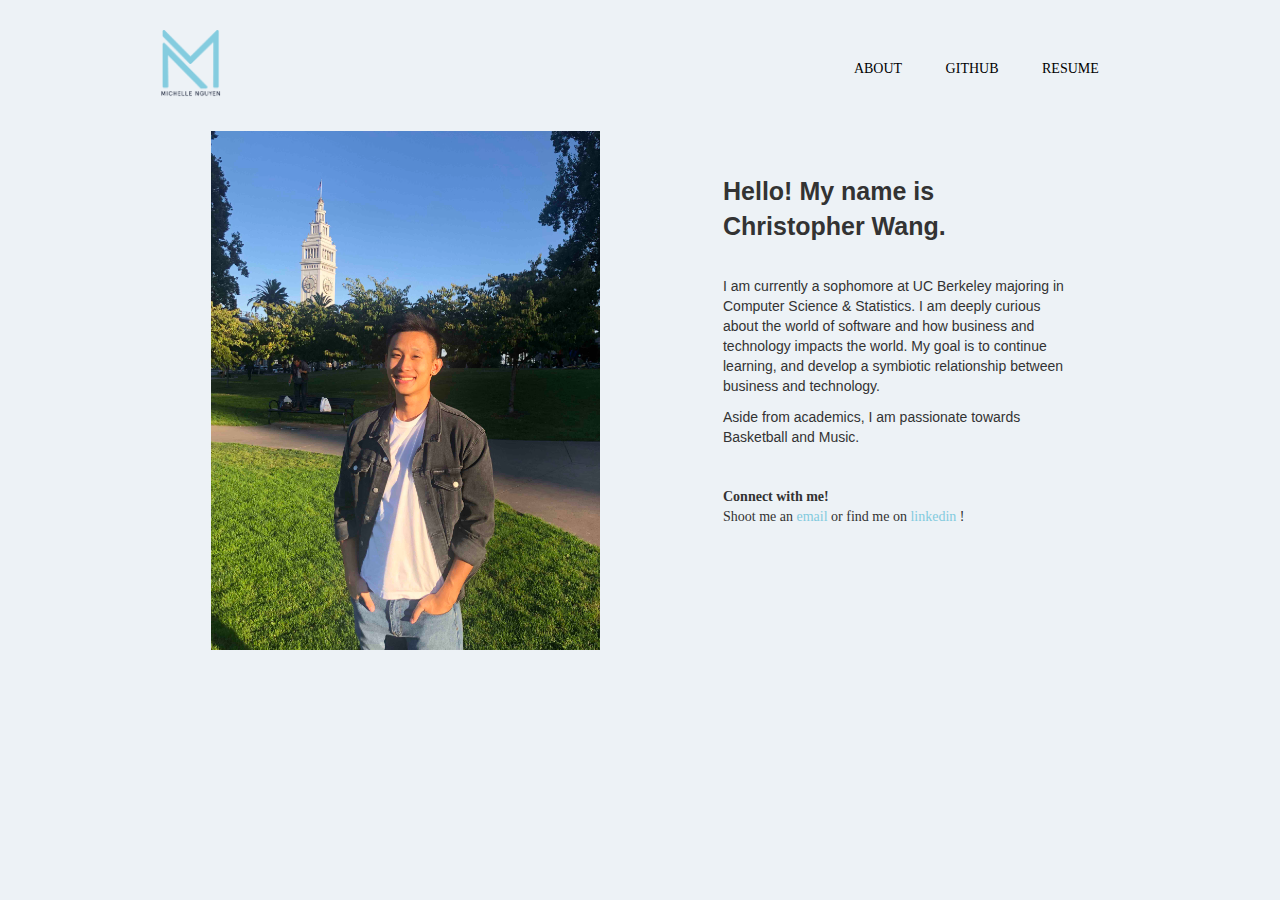
==== index.html @ d2b917f0 "updates" ====
<!DOCTYPE html>
<html>
<head>
	<title> Chris Wang </title>

	<link rel="stylesheet" href="https://maxcdn.bootstrapcdn.com/bootstrap/3.3.6/css/bootstrap.min.css"/>

	<link rel="stylesheet" type="text/css" href="about.css">

	<script src="javascript.js"></script>
	
	<link rel="stylesheet"
          href="https://fonts.googleapis.com/css?family=Barlow">
	<style>
      body {
        font-family: 'Roboto', serif;
        /*font-size: 48px;*/
      }
    </style>
    <link rel="icon" href="img/michellenguyen.png">

</head>
<div class="container">
	<body>

		<div class="row" style="padding-bottom: 1%;font-family: Roboto-Light;" id="head">

      <nav class="col-sm-4 text-left" style="padding-top: 3%"><a href="https://cziwang.github.io/"><img border="0" alt="Chris Wang" src="img/michellenguyen2.png" width=20%></a></nav>
          <nav class="col-sm-8 text-right" style="padding-top: 6%">
            <!-- <a href="aboutme.html" id="bar"> About Me </a> -->
            <a href="https://cziwang.github.io/about/" id="bar">ABOUT</a>
            <a href="https://github.com/cziwang" id="bar"> GITHUB </a>
            <a href="https://cziwang.github.io/resume/" id="bar"> RESUME </a>
          </nav>
    </div>
		<!-- <section class="jumbotron"> -->
			<div class="row" id="contact_header" style="padding-top: 2%;">
				<div class="col-sm-8" style="width:54%;padding-left: 0%">
      				<img src="img/portrait_small.jpeg" style="width:75%;" class="img">
    			</div>
    			<div id="aboutme" class="col-sm-4 text-left" style="width:46%;">
    				<div id="bio" style="font-family: sans-serif;">
    					<p id="greeting" style="padding-bottom: 8%"><b>Hello! My name is Christopher Wang.</b></p>
						<p style="font-family: sans-serif;padding-bottom: 3%"> I am currently a sophomore at UC Berkeley majoring in Computer Science & Statistics. I am deeply curious about the world of software
							 and how business and technology impacts the world. My goal is to continue learning, and develop a symbiotic relationship between business and technology.</p> 
    					<p style="font-family: sans-serif;">Aside from academics, I am passionate towards Basketball and Music.</p>
    				</div>
    				<div id="contact">
    					<p><b>Connect with me! </b></p>
                <p>
                Shoot me an
                <a href = "mailto:czwang@berkeley.edu?subject" style="color:#83CBDE">email</a>
                or find me on
                <a href="https://www.linkedin.com/in/chriszwang/" style="color:#83CBDE">linkedin</a>
                !
              </p>
    					<p></p>
    					<p></p>
    				</div>
    			</div>
			</div>
		<!-- </section> -->
    
	</body>
</div>
</html>
---- about.css ----
body {
  height: 100%;
  margin: 0;
  text-align: center;
  width: 100%;
  background-color: #EDF2F6;
}

h1 {
/*  font-size: 60px;*/
  /*font-family: Bodoni 72, serif;*/
  /*font-family: 'Arapey', serif;*/
/*  font-family: Times;*/
  color: #83CBDE; 
  text-align: left;
  padding: 15px 0;
  margin-top: 30px;
}


div {
  padding-left: 8%;
  padding-right: 8%;
}

.jumbotron {
  display: flex;
  align-items: center;
  height: 550px;
  color: none;
  /*background-size: cover;
  background-position: center;*/
}


header .row,
footer .row {
  display: flex;
  align-items: center;
  color: black;
  text-decoration: none;
}



header nav {
  display: flex;
  justify-content: flex-end;
}


p {
  padding: 0 20px;
  margin: 0;
  /*text-align: left;*/
}

/*#contact_header {
  height: 150px;
  background-color: #EFE7F7;
}*/

/*#contact {
  padding-right: 300px 0;
}*/

#bar {
  padding: 20px;
}

#img {
  align-items: left;
}

#bio {
  padding-top: 10%;
  padding-bottom: 40px;
  padding-left: 2%;
}

#greeting {
  /*text-align: left;*/
  font-size: 25px;
}

#contact {
  padding-left: 2%;
}

#links {
  padding-right: 30px;
}

a {
    color: black;
    text-decoration: none;
}

a:hover {
     color:#83CBDE;
     text-decoration:none; 
     cursor:pointer;  
}
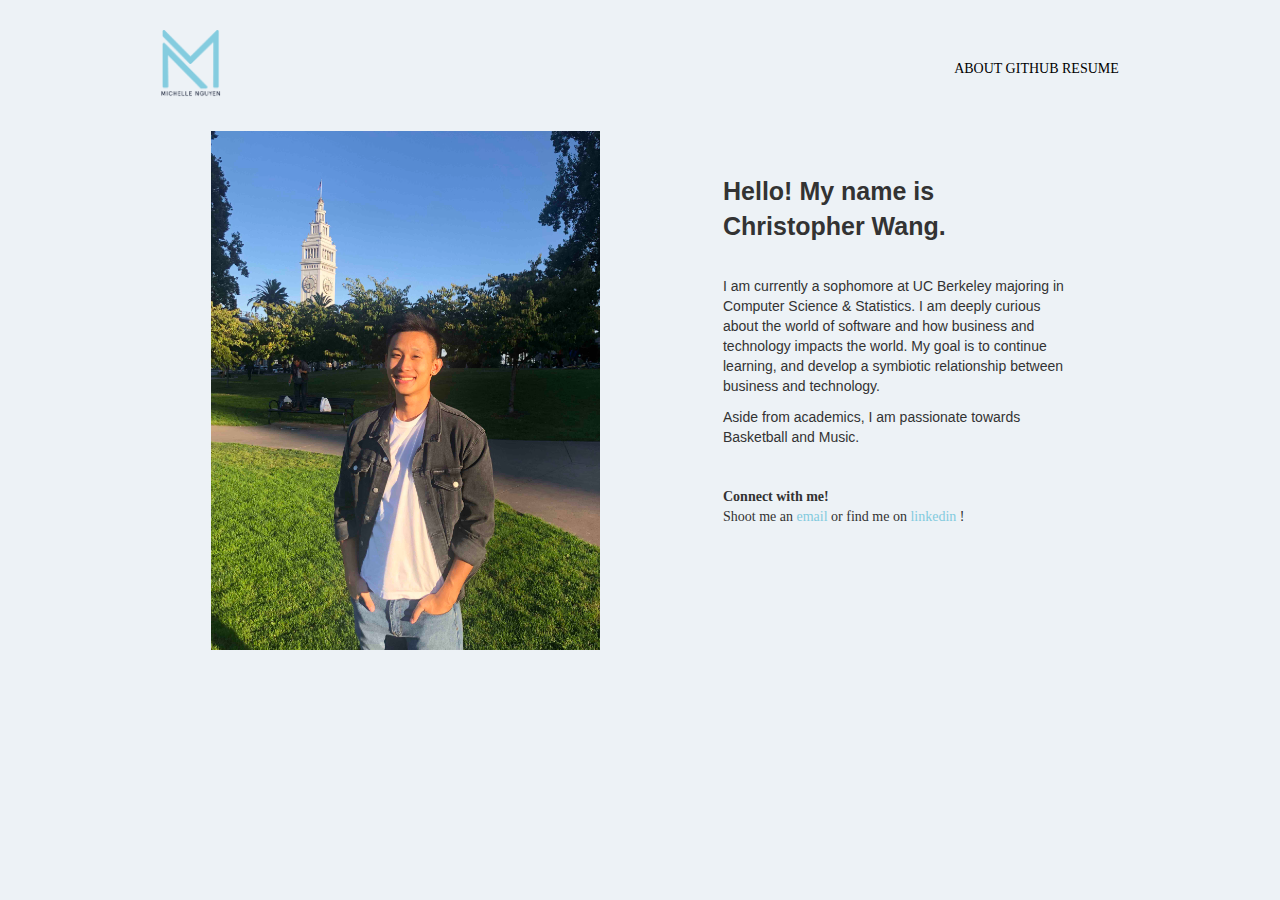
==== commit c82616f8: "changes" ====
--- a/index.html
+++ b/index.html
@@ -28,9 +28,9 @@
       <nav class="col-sm-4 text-left" style="padding-top: 3%"><a href="https://cziwang.github.io/"><img border="0" alt="Chris Wang" src="img/michellenguyen2.png" width=20%></a></nav>
           <nav class="col-sm-8 text-right" style="padding-top: 6%">
             <!-- <a href="aboutme.html" id="bar"> About Me </a> -->
-            <a href="https://cziwang.github.io/about/" id="bar">ABOUT</a>
-            <a href="https://github.com/cziwang" id="bar"> GITHUB </a>
-            <a href="https://cziwang.github.io/resume/" id="bar"> RESUME </a>
+			<a href="https://cziwang.github.io/about/" class="nav-link-5 w-nav-link">ABOUT</a>
+			<a href="https://github.com/cziwang" class="nav-link-6 w-nav-link">GITHUB</a>
+			<a href="https://cziwang.github.io/resume/" class="nav-link-7 w-nav-link">RESUME</a>
           </nav>
     </div>
 		<!-- <section class="jumbotron"> -->
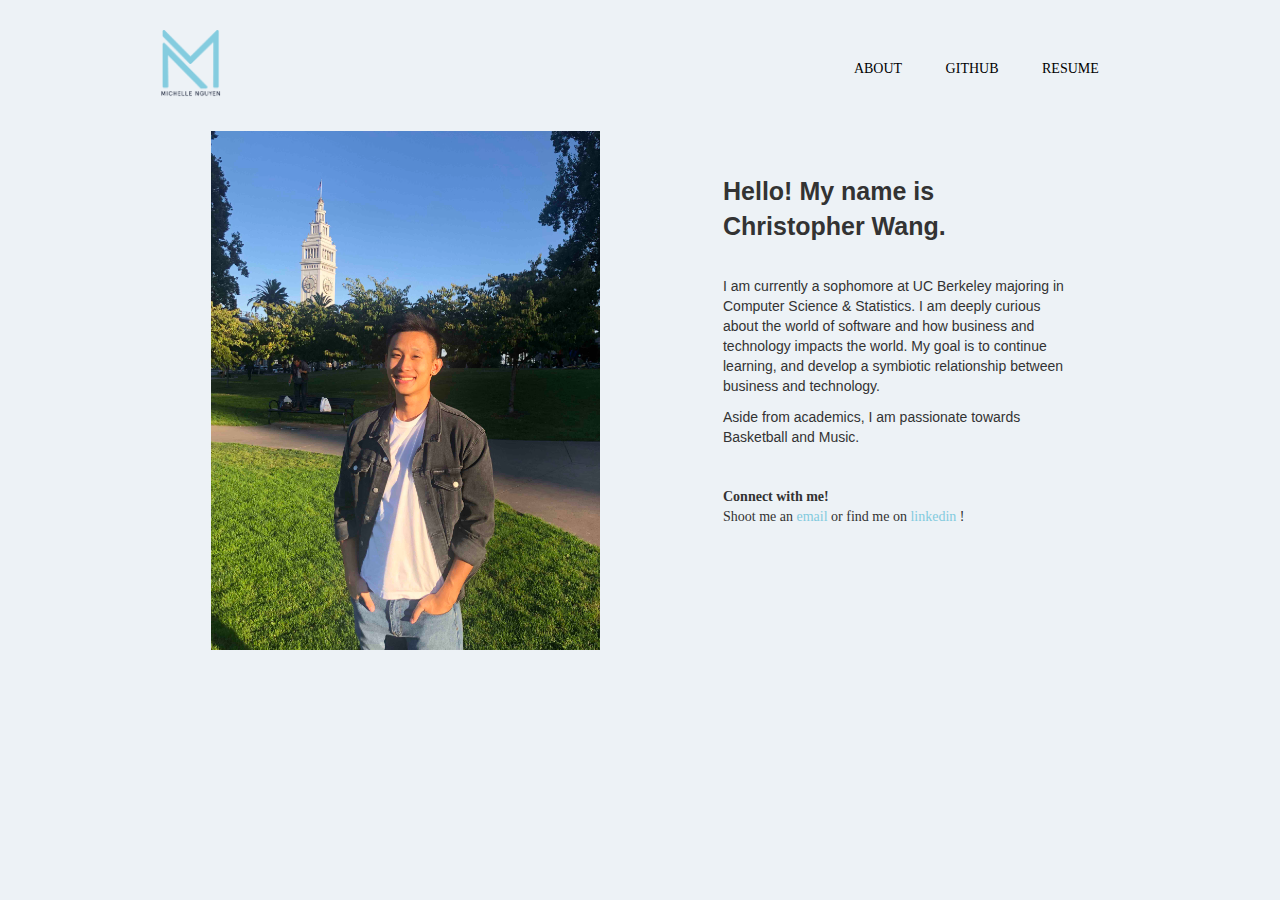
==== commit 63c7b10a: "edits" ====
--- a/index.html
+++ b/index.html
@@ -28,9 +28,9 @@
       <nav class="col-sm-4 text-left" style="padding-top: 3%"><a href="https://cziwang.github.io/"><img border="0" alt="Chris Wang" src="img/michellenguyen2.png" width=20%></a></nav>
           <nav class="col-sm-8 text-right" style="padding-top: 6%">
             <!-- <a href="aboutme.html" id="bar"> About Me </a> -->
-			<a href="https://cziwang.github.io/about/" class="nav-link-5 w-nav-link">ABOUT</a>
-			<a href="https://github.com/cziwang" class="nav-link-6 w-nav-link">GITHUB</a>
-			<a href="https://cziwang.github.io/resume/" class="nav-link-7 w-nav-link">RESUME</a>
+            <a href="https://cziwang.github.io/about/" id="bar">ABOUT</a>
+            <a href="https://github.com/cziwang" id="bar"> GITHUB </a>
+            <a href="https://cziwang.github.io/resume/" id="bar"> RESUME </a>
           </nav>
     </div>
 		<!-- <section class="jumbotron"> -->
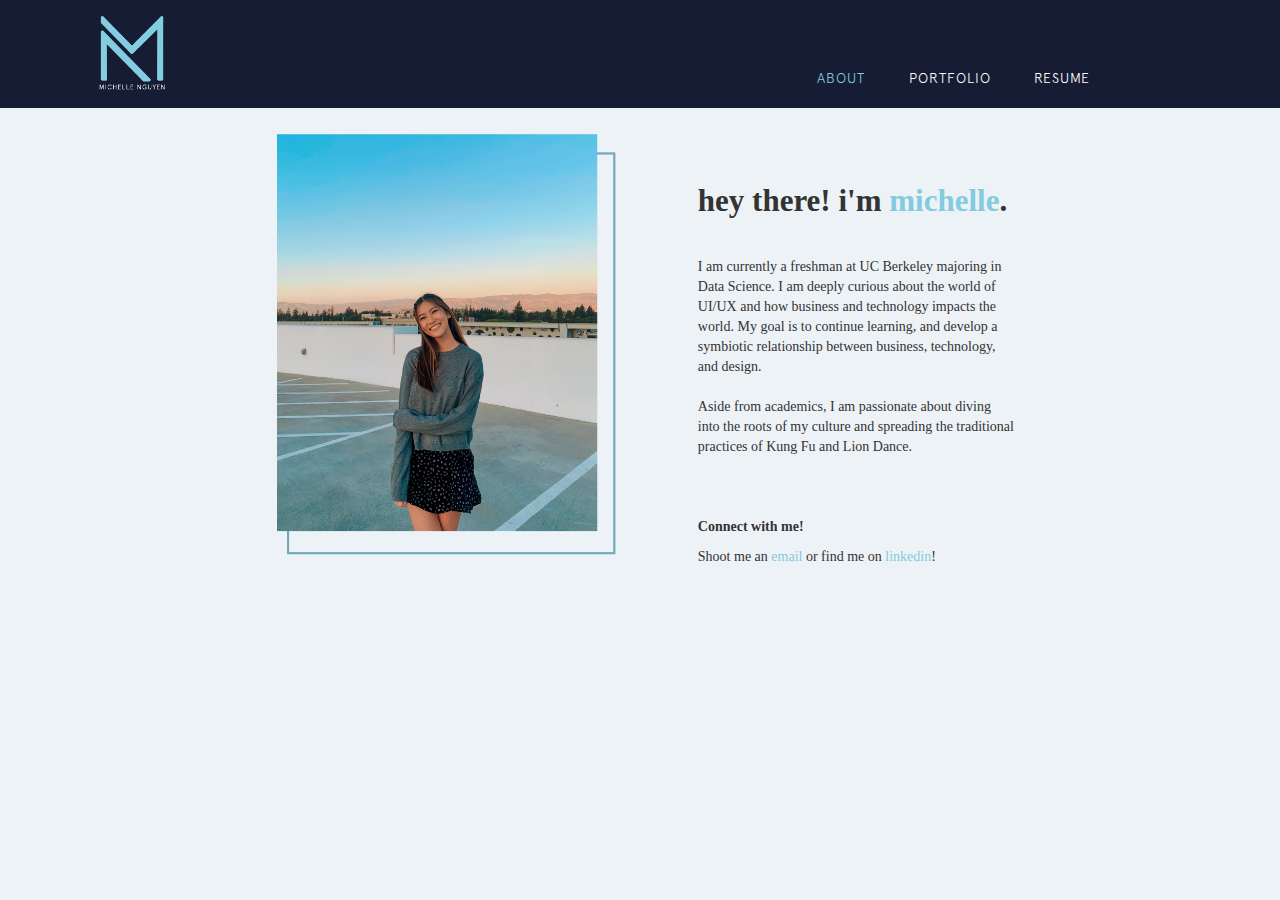
==== commit 452ef7a8: "new" ====
--- a/index.html
+++ b/index.html
@@ -1,17 +1,19 @@
 <!DOCTYPE html>
 <html>
 <head>
-	<title> Chris Wang </title>
+  <title> Michelle Nguyen </title>
 
-	<link rel="stylesheet" href="https://maxcdn.bootstrapcdn.com/bootstrap/3.3.6/css/bootstrap.min.css"/>
+  <link rel="stylesheet" href="https://maxcdn.bootstrapcdn.com/bootstrap/3.3.6/css/bootstrap.min.css"/>
 
-	<link rel="stylesheet" type="text/css" href="about.css">
+  <link href="about.css" rel="stylesheet" type="text/css" >
+  <link href="css/web.css" rel="stylesheet" type="text/css">
+  <link href="css/main.css" rel="stylesheet" type="text/css">
 
-	<script src="javascript.js"></script>
-	
-	<link rel="stylesheet"
+  <script src="javascript.js"></script>
+  
+  <link rel="stylesheet"
           href="https://fonts.googleapis.com/css?family=Barlow">
-	<style>
+  <style>
       body {
         font-family: 'Roboto', serif;
         /*font-size: 48px;*/
@@ -20,47 +22,48 @@
     <link rel="icon" href="img/michellenguyen.png">
 
 </head>
-<div class="container">
-	<body>
 
-		<div class="row" style="padding-bottom: 1%;font-family: Roboto-Light;" id="head">
+  <body>
+  <div data-collapse="medium" data-animation="default" data-duration="400" role="banner" class="navbar-2 w-nav">
+    <div class="container-2 w-container">
+      <a href="https://michellebnguyen.me" aria-current="page" class="w-nav-brand w--current"><img src="img/michellenguyen.png" loading="lazy" width="114" alt="" class="image-18"></a>
+      <nav role="navigation" class="w-nav-menu">
+        <a href="/about" class="nav-link-5 w-nav-link" style="color:#83CBDE">ABOUT</a>
+        <a href="/portfolio" class="nav-link-6 w-nav-link">PORTFOLIO</a>
+        <a href="/Michelle_Nguyen.pdf" class="nav-link-7 w-nav-link">RESUME</a>
+      </nav>
+      <div class="w-nav-button">
+        <div class="w-icon-nav-menu"></div>
+      </div>
+    </div>
+  </div>
 
-      <nav class="col-sm-4 text-left" style="padding-top: 3%"><a href="https://cziwang.github.io/"><img border="0" alt="Chris Wang" src="img/michellenguyen2.png" width=20%></a></nav>
-          <nav class="col-sm-8 text-right" style="padding-top: 6%">
-            <!-- <a href="aboutme.html" id="bar"> About Me </a> -->
-            <a href="https://cziwang.github.io/about/" id="bar">ABOUT</a>
-            <a href="https://github.com/cziwang" id="bar"> GITHUB </a>
-            <a href="https://cziwang.github.io/resume/" id="bar"> RESUME </a>
-          </nav>
-    </div>
-		<!-- <section class="jumbotron"> -->
-			<div class="row" id="contact_header" style="padding-top: 2%;">
-				<div class="col-sm-8" style="width:54%;padding-left: 0%">
-      				<img src="img/portrait_small.jpeg" style="width:75%;" class="img">
-    			</div>
-    			<div id="aboutme" class="col-sm-4 text-left" style="width:46%;">
-    				<div id="bio" style="font-family: sans-serif;">
-    					<p id="greeting" style="padding-bottom: 8%"><b>Hello! My name is Christopher Wang.</b></p>
-						<p style="font-family: sans-serif;padding-bottom: 3%"> I am currently a sophomore at UC Berkeley majoring in Computer Science & Statistics. I am deeply curious about the world of software
-							 and how business and technology impacts the world. My goal is to continue learning, and develop a symbiotic relationship between business and technology.</p> 
-    					<p style="font-family: sans-serif;">Aside from academics, I am passionate towards Basketball and Music.</p>
-    				</div>
-    				<div id="contact">
-    					<p><b>Connect with me! </b></p>
+    <!-- <section class="jumbotron"> -->
+      <div class="row" id="contact_header" style="padding-top: 2%;">
+        <div class="col-sm-8" style="width:43%;padding-left: 7%">
+              <img src="img/aboutpic.png" style=" margin-left: 200px; margin-right: 200px; width:75%;" class="img">
+          </div>
+          <div id="aboutme" class="col-sm-4 text-left" style="width:46%;">
+            <div id="bio" style="font-family: Apercu-Bold;">
+              <p id="greeting" style="padding-bottom: 8%"><b>hey there! i'm <span style="color:#83CBDE"> michelle</span>.</b></p>
+              <p id="description" style="font-family: Roboto;"> I am currently a freshman at UC Berkeley majoring in Data Science. I am deeply curious about the world of UI/UX and how business and technology impacts the world. My goal is to continue learning, and develop a symbiotic relationship between business, technology, and design.</p> 
+              <p id="description"style="font-family: Roboto;">Aside from academics, I am passionate about diving into the roots of my culture and spreading the traditional practices of Kung Fu and Lion Dance.</p>
+            </div>
+            <div id="contact">
+              <p><b>Connect with me! </b></p>
                 <p>
                 Shoot me an
-                <a href = "mailto:czwang@berkeley.edu?subject" style="color:#83CBDE">email</a>
+                <a href = "mailto:michellebnguyen@berkeley.edu?subject" style="color:#83CBDE">email</a>
                 or find me on
-                <a href="https://www.linkedin.com/in/chriszwang/" style="color:#83CBDE">linkedin</a>
-                !
+                <a href="https://www.linkedin.com/in/michellebnguyen/" style="color:#83CBDE">linkedin</a>!
               </p>
-    					<p></p>
-    					<p></p>
-    				</div>
-    			</div>
-			</div>
-		<!-- </section> -->
+              <p></p>
+              <p></p>
+            </div>
+          </div>
+      </div>
+    <!-- </section> -->
     
-	</body>
+  </body>
 </div>
-</html>+</html>
--- a/about.css
+++ b/about.css
@@ -13,14 +13,13 @@
 /*  font-family: Times;*/
   color: #83CBDE; 
   text-align: left;
-  padding: 15px 0;
-  margin-top: 30px;
+  
 }
 
 
 div {
-  padding-left: 8%;
-  padding-right: 8%;
+  /*padding-left: 5%;
+  padding-right: 5%;
 }
 
 .jumbotron {
@@ -39,6 +38,7 @@
   align-items: center;
   color: black;
   text-decoration: none;
+
 }
 
 
@@ -52,7 +52,7 @@
 p {
   padding: 0 20px;
   margin: 0;
-  /*text-align: left;*/
+  text-align: left;*/
 }
 
 /*#contact_header {
@@ -75,16 +75,24 @@
 #bio {
   padding-top: 10%;
   padding-bottom: 40px;
-  padding-left: 2%;
+  padding-left: 20%;
 }
 
 #greeting {
   /*text-align: left;*/
-  font-size: 25px;
+  font-size: 31px;
+}
+
+#description {
+  padding-bottom: 10px; 
+  padding-right: 120px; 
+  margin-left: 0px; 
+  margin-right: 0px
+
 }
 
 #contact {
-  padding-left: 2%;
+  padding-left: 20%;
 }
 
 #links {
--- a/css/web.css
+++ b/css/web.css
@@ -0,0 +1,1808 @@
+@font-face {
+  src: url("[data-uri]") format('truetype');
+  font-weight: normal;
+  font-style: normal;
+}
+[class^="w-icon-"],
+[class*=" w-icon-"] {
+  /* use !important to prevent issues with browser extensions that change fonts */
+  font-family: 'webflow-icons' !important;
+  speak: none;
+  font-style: normal;
+  font-weight: normal;
+  font-variant: normal;
+  text-transform: none;
+  line-height: 1;
+  /* Better Font Rendering =========== */
+  -webkit-font-smoothing: antialiased;
+  -moz-osx-font-smoothing: grayscale;
+}
+.w-icon-slider-right:before {
+  content: "\e600";
+}
+.w-icon-slider-left:before {
+  content: "\e601";
+}
+.w-icon-nav-menu:before {
+  content: "\e602";
+}
+.w-icon-arrow-down:before,
+.w-icon-dropdown-toggle:before {
+  content: "\e603";
+}
+.w-icon-file-upload-remove:before {
+  content: "\e900";
+}
+.w-icon-file-upload-icon:before {
+  content: "\e903";
+}
+* {
+  -webkit-box-sizing: border-box;
+  -moz-box-sizing: border-box;
+  box-sizing: border-box;
+}
+html {
+  height: 100%;
+}
+body {
+  margin: 0;
+  min-height: 100%;
+  background-color: #EDF2F6;
+  font-family: Apercu-Light, sans-serif;
+  font-size: 14px;
+  line-height: 20px;
+  color: #333;
+}
+img {
+  max-width: 100%;
+  vertical-align: middle;
+  display: inline-block;
+}
+html.w-mod-touch * {
+  background-attachment: scroll !important;
+}
+.w-block {
+  display: block;
+}
+.w-inline-block {
+  max-width: 100%;
+  display: inline-block;
+}
+.w-clearfix:before,
+.w-clearfix:after {
+  content: " ";
+  display: table;
+  grid-column-start: 1;
+  grid-row-start: 1;
+  grid-column-end: 2;
+  grid-row-end: 2;
+}
+.w-clearfix:after {
+  clear: both;
+}
+.w-hidden {
+  display: none;
+}
+.w-button {
+  display: inline-block;
+  padding: 9px 15px;
+  background-color: #151c33;
+  color: white;
+  border: 0;
+  line-height: inherit;
+  text-decoration: none;
+  cursor: pointer;
+  border-radius: 0;
+}
+input.w-button {
+  -webkit-appearance: button;
+}
+html[data-w-dynpage] [data-w-cloak] {
+  color: transparent !important;
+}
+.w-webflow-badge,
+.w-webflow-badge * {
+  position: static;
+  left: auto;
+  top: auto;
+  right: auto;
+  bottom: auto;
+  z-index: auto;
+  display: block;
+  visibility: visible;
+  overflow: visible;
+  overflow-x: visible;
+  overflow-y: visible;
+  box-sizing: border-box;
+  width: auto;
+  height: auto;
+  max-height: none;
+  max-width: none;
+  min-height: 0;
+  min-width: 0;
+  margin: 0;
+  padding: 0;
+  float: none;
+  clear: none;
+  border: 0 none transparent;
+  border-radius: 0;
+  background: none;
+  background-image: none;
+  background-position: 0% 0%;
+  background-size: auto auto;
+  background-repeat: repeat;
+  background-origin: padding-box;
+  background-clip: border-box;
+  background-attachment: scroll;
+  background-color: transparent;
+  box-shadow: none;
+  opacity: 1.0;
+  transform: none;
+  transition: none;
+  direction: ltr;
+  font-family: inherit;
+  font-weight: inherit;
+  color: inherit;
+  font-size: inherit;
+  line-height: inherit;
+  font-style: inherit;
+  font-variant: inherit;
+  text-align: inherit;
+  letter-spacing: inherit;
+  text-decoration: inherit;
+  text-indent: 0;
+  text-transform: inherit;
+  list-style-type: disc;
+  text-shadow: none;
+  font-smoothing: auto;
+  vertical-align: baseline;
+  cursor: inherit;
+  white-space: inherit;
+  word-break: normal;
+  word-spacing: normal;
+  word-wrap: normal;
+}
+.w-webflow-badge {
+  position: fixed !important;
+  display: inline-block !important;
+  visibility: visible !important;
+  opacity: 1 !important;
+  z-index: 2147483647 !important;
+  top: auto !important;
+  right: 12px !important;
+  bottom: 12px !important;
+  left: auto !important;
+  color: #AAADB0 !important;
+  background-color: #fff !important;
+  border-radius: 3px !important;
+  padding: 6px 8px 6px 6px !important;
+  font-size: 12px !important;
+  opacity: 1.0 !important;
+  line-height: 14px !important;
+  text-decoration: none !important;
+  transform: none !important;
+  margin: 0 !important;
+  width: auto !important;
+  height: auto !important;
+  overflow: visible !important;
+  white-space: nowrap;
+  box-shadow: 0 0 0 1px rgba(0, 0, 0, 0.1), 0px 1px 3px rgba(0, 0, 0, 0.1);
+  cursor: pointer;
+}
+.w-webflow-badge > img {
+  display: inline-block !important;
+  visibility: visible !important;
+  opacity: 1 !important;
+  vertical-align: middle !important;
+}
+h1,
+h2,
+h3,
+h4,
+h5,
+h6 {
+  font-weight: bold;
+  margin-bottom: 10px;
+}
+h1 {
+  font-size: 38px;
+  line-height: 44px;
+  margin-top: 20px;
+}
+h2 {
+  font-size: 32px;
+  line-height: 36px;
+  margin-top: 20px;
+}
+h3 {
+  font-size: 24px;
+  line-height: 30px;
+  margin-top: 20px;
+}
+h4 {
+  font-size: 18px;
+  line-height: 24px;
+  margin-top: 10px;
+}
+h5 {
+  font-size: 14px;
+  line-height: 20px;
+  margin-top: 10px;
+}
+h6 {
+  font-size: 12px;
+  line-height: 18px;
+  margin-top: 10px;
+}
+p {
+  margin-top: 0;
+  margin-bottom: 10px;
+}
+blockquote {
+  margin: 0 0 10px 0;
+  padding: 10px 20px;
+  border-left: 5px solid #E2E2E2;
+  font-size: 18px;
+  line-height: 22px;
+}
+figure {
+  margin: 0;
+  margin-bottom: 10px;
+}
+figcaption {
+  margin-top: 5px;
+  text-align: center;
+}
+ul,
+ol {
+  margin-top: 0px;
+  margin-bottom: 10px;
+  padding-left: 40px;
+}
+.w-list-unstyled {
+  padding-left: 0;
+  list-style: none;
+}
+.w-embed:before,
+.w-embed:after {
+  content: " ";
+  display: table;
+  grid-column-start: 1;
+  grid-row-start: 1;
+  grid-column-end: 2;
+  grid-row-end: 2;
+}
+.w-embed:after {
+  clear: both;
+}
+.w-video {
+  width: 100%;
+  position: relative;
+  padding: 0;
+}
+.w-video iframe,
+.w-video object,
+.w-video embed {
+  position: absolute;
+  top: 0;
+  left: 0;
+  width: 100%;
+  height: 100%;
+}
+fieldset {
+  padding: 0;
+  margin: 0;
+  border: 0;
+}
+button,
+html input[type="button"],
+input[type="reset"] {
+  border: 0;
+  cursor: pointer;
+  -webkit-appearance: button;
+}
+.w-form {
+  margin: 0 0 15px;
+}
+.w-form-done {
+  display: none;
+  padding: 20px;
+  text-align: center;
+  background-color: #dddddd;
+}
+.w-form-fail {
+  display: none;
+  margin-top: 10px;
+  padding: 10px;
+  background-color: #ffdede;
+}
+label {
+  display: block;
+  margin-bottom: 5px;
+  font-weight: bold;
+}
+.w-input,
+.w-select {
+  display: block;
+  width: 100%;
+  height: 38px;
+  padding: 8px 12px;
+  margin-bottom: 10px;
+  font-size: 14px;
+  line-height: 1.428571429;
+  color: #333333;
+  vertical-align: middle;
+  background-color: #ffffff;
+  border: 1px solid #cccccc;
+}
+.w-input:-moz-placeholder,
+.w-select:-moz-placeholder {
+  color: #999;
+}
+.w-input::-moz-placeholder,
+.w-select::-moz-placeholder {
+  color: #999;
+  opacity: 1;
+}
+.w-input:-ms-input-placeholder,
+.w-select:-ms-input-placeholder {
+  color: #999;
+}
+.w-input::-webkit-input-placeholder,
+.w-select::-webkit-input-placeholder {
+  color: #999;
+}
+.w-input:focus,
+.w-select:focus {
+  border-color: #3898EC;
+  outline: 0;
+}
+.w-input[disabled],
+.w-select[disabled],
+.w-input[readonly],
+.w-select[readonly],
+fieldset[disabled] .w-input,
+fieldset[disabled] .w-select {
+  cursor: not-allowed;
+  background-color: #eeeeee;
+}
+textarea.w-input,
+textarea.w-select {
+  height: auto;
+}
+.w-select {
+  background-color: #f3f3f3;
+}
+.w-select[multiple] {
+  height: auto;
+}
+.w-form-label {
+  display: inline-block;
+  cursor: pointer;
+  font-weight: normal;
+  margin-bottom: 0px;
+}
+.w-radio {
+  display: block;
+  margin-bottom: 5px;
+  padding-left: 20px;
+}
+.w-radio:before,
+.w-radio:after {
+  content: " ";
+  display: table;
+  grid-column-start: 1;
+  grid-row-start: 1;
+  grid-column-end: 2;
+  grid-row-end: 2;
+}
+.w-radio:after {
+  clear: both;
+}
+.w-radio-input {
+  margin: 4px 0 0;
+  margin-top: 1px \9;
+  line-height: normal;
+  float: left;
+  margin-left: -20px;
+}
+.w-radio-input {
+  margin-top: 3px;
+}
+.w-file-upload {
+  display: block;
+  margin-bottom: 10px;
+}
+.w-file-upload-input {
+  width: 0.1px;
+  height: 0.1px;
+  opacity: 0;
+  overflow: hidden;
+  position: absolute;
+  z-index: -100;
+}
+.w-file-upload-default,
+.w-file-upload-uploading,
+.w-file-upload-success {
+  display: inline-block;
+  color: #333333;
+}
+.w-file-upload-error {
+  display: block;
+  margin-top: 10px;
+}
+.w-file-upload-default.w-hidden,
+.w-file-upload-uploading.w-hidden,
+.w-file-upload-error.w-hidden,
+.w-file-upload-success.w-hidden {
+  display: none;
+}
+.w-file-upload-uploading-btn {
+  display: flex;
+  font-size: 14px;
+  font-weight: normal;
+  cursor: pointer;
+  margin: 0;
+  padding: 8px 12px;
+  border: 1px solid #cccccc;
+  background-color: #fafafa;
+}
+.w-file-upload-file {
+  display: flex;
+  flex-grow: 1;
+  justify-content: space-between;
+  margin: 0;
+  padding: 8px 9px 8px 11px;
+  border: 1px solid #cccccc;
+  background-color: #fafafa;
+}
+.w-file-upload-file-name {
+  font-size: 14px;
+  font-weight: normal;
+  display: block;
+}
+.w-file-remove-link {
+  margin-top: 3px;
+  margin-left: 10px;
+  width: auto;
+  height: auto;
+  padding: 3px;
+  display: block;
+  cursor: pointer;
+}
+.w-icon-file-upload-remove {
+  margin: auto;
+  font-size: 10px;
+}
+.w-file-upload-error-msg {
+  display: inline-block;
+  color: #ea384c;
+  padding: 2px 0;
+}
+.w-file-upload-info {
+  display: inline-block;
+  line-height: 38px;
+  padding: 0 12px;
+}
+.w-file-upload-label {
+  display: inline-block;
+  font-size: 14px;
+  font-weight: normal;
+  cursor: pointer;
+  margin: 0;
+  padding: 8px 12px;
+  border: 1px solid #cccccc;
+  background-color: #fafafa;
+}
+.w-icon-file-upload-icon,
+.w-icon-file-upload-uploading {
+  display: inline-block;
+  margin-right: 8px;
+  width: 20px;
+}
+.w-icon-file-upload-uploading {
+  height: 20px;
+}
+.w-container {
+  margin-left: auto;
+  margin-right: auto;
+  max-width: 940px;
+}
+.w-container:before,
+.w-container:after {
+  content: " ";
+  display: table;
+  grid-column-start: 1;
+  grid-row-start: 1;
+  grid-column-end: 2;
+  grid-row-end: 2;
+}
+.w-container:after {
+  clear: both;
+}
+.w-container .w-row {
+  margin-left: -10px;
+  margin-right: -10px;
+}
+.w-row:before,
+.w-row:after {
+  content: " ";
+  display: table;
+  grid-column-start: 1;
+  grid-row-start: 1;
+  grid-column-end: 2;
+  grid-row-end: 2;
+}
+.w-row:after {
+  clear: both;
+}
+.w-row .w-row {
+  margin-left: 0;
+  margin-right: 0;
+}
+.w-col {
+  position: relative;
+  float: left;
+  width: 100%;
+  min-height: 1px;
+  padding-left: 10px;
+  padding-right: 10px;
+}
+.w-col .w-col {
+  padding-left: 0;
+  padding-right: 0;
+}
+.w-col-1 {
+  width: 8.33333333%;
+}
+.w-col-2 {
+  width: 16.66666667%;
+}
+.w-col-3 {
+  width: 25%;
+}
+.w-col-4 {
+  width: 33.33333333%;
+}
+.w-col-5 {
+  width: 41.66666667%;
+}
+.w-col-6 {
+  width: 50%;
+}
+.w-col-7 {
+  width: 58.33333333%;
+}
+.w-col-8 {
+  width: 66.66666667%;
+}
+.w-col-9 {
+  width: 75%;
+}
+.w-col-10 {
+  width: 83.33333333%;
+}
+.w-col-11 {
+  width: 91.66666667%;
+}
+.w-col-12 {
+  width: 100%;
+}
+.w-hidden-main {
+  display: none !important;
+}
+@media screen and (max-width: 991px) {
+  .w-container {
+    max-width: 728px;
+  }
+  .w-hidden-main {
+    display: inherit !important;
+  }
+  .w-hidden-medium {
+    display: none !important;
+  }
+  .w-col-medium-1 {
+    width: 8.33333333%;
+  }
+  .w-col-medium-2 {
+    width: 16.66666667%;
+  }
+  .w-col-medium-3 {
+    width: 25%;
+  }
+  .w-col-medium-4 {
+    width: 33.33333333%;
+  }
+  .w-col-medium-5 {
+    width: 41.66666667%;
+  }
+  .w-col-medium-6 {
+    width: 50%;
+  }
+  .w-col-medium-7 {
+    width: 58.33333333%;
+  }
+  .w-col-medium-8 {
+    width: 66.66666667%;
+  }
+  .w-col-medium-9 {
+    width: 75%;
+  }
+  .w-col-medium-10 {
+    width: 83.33333333%;
+  }
+  .w-col-medium-11 {
+    width: 91.66666667%;
+  }
+  .w-col-medium-12 {
+    width: 100%;
+  }
+  .w-col-stack {
+    width: 100%;
+    left: auto;
+    right: auto;
+  }
+}
+@media screen and (max-width: 767px) {
+  .w-hidden-main {
+    display: inherit !important;
+  }
+  .w-hidden-medium {
+    display: inherit !important;
+  }
+  .w-hidden-small {
+    display: none !important;
+  }
+  .w-row,
+  .w-container .w-row {
+    margin-left: 0;
+    margin-right: 0;
+  }
+  .w-col {
+    width: 100%;
+    left: auto;
+    right: auto;
+  }
+  .w-col-small-1 {
+    width: 8.33333333%;
+  }
+  .w-col-small-2 {
+    width: 16.66666667%;
+  }
+  .w-col-small-3 {
+    width: 25%;
+  }
+  .w-col-small-4 {
+    width: 33.33333333%;
+  }
+  .w-col-small-5 {
+    width: 41.66666667%;
+  }
+  .w-col-small-6 {
+    width: 50%;
+  }
+  .w-col-small-7 {
+    width: 58.33333333%;
+  }
+  .w-col-small-8 {
+    width: 66.66666667%;
+  }
+  .w-col-small-9 {
+    width: 75%;
+  }
+  .w-col-small-10 {
+    width: 83.33333333%;
+  }
+  .w-col-small-11 {
+    width: 91.66666667%;
+  }
+  .w-col-small-12 {
+    width: 100%;
+  }
+}
+@media screen and (max-width: 479px) {
+  .w-container {
+    max-width: none;
+  }
+  .w-hidden-main {
+    display: inherit !important;
+  }
+  .w-hidden-medium {
+    display: inherit !important;
+  }
+  .w-hidden-small {
+    display: inherit !important;
+  }
+  .w-hidden-tiny {
+    display: none !important;
+  }
+  .w-col {
+    width: 100%;
+  }
+  .w-col-tiny-1 {
+    width: 8.33333333%;
+  }
+  .w-col-tiny-2 {
+    width: 16.66666667%;
+  }
+  .w-col-tiny-3 {
+    width: 25%;
+  }
+  .w-col-tiny-4 {
+    width: 33.33333333%;
+  }
+  .w-col-tiny-5 {
+    width: 41.66666667%;
+  }
+  .w-col-tiny-6 {
+    width: 50%;
+  }
+  .w-col-tiny-7 {
+    width: 58.33333333%;
+  }
+  .w-col-tiny-8 {
+    width: 66.66666667%;
+  }
+  .w-col-tiny-9 {
+    width: 75%;
+  }
+  .w-col-tiny-10 {
+    width: 83.33333333%;
+  }
+  .w-col-tiny-11 {
+    width: 91.66666667%;
+  }
+  .w-col-tiny-12 {
+    width: 100%;
+  }
+}
+.w-widget {
+  position: relative;
+}
+.w-widget-map {
+  width: 100%;
+  height: 400px;
+}
+.w-widget-map label {
+  width: auto;
+  display: inline;
+}
+.w-widget-map img {
+  max-width: inherit;
+}
+.w-widget-map .gm-style-iw {
+  text-align: center;
+}
+.w-widget-map .gm-style-iw > button {
+  display: none !important;
+}
+.w-widget-twitter {
+  overflow: hidden;
+}
+.w-widget-twitter-count-shim {
+  display: inline-block;
+  vertical-align: top;
+  position: relative;
+  width: 28px;
+  height: 20px;
+  text-align: center;
+  background: white;
+  border: #758696 solid 1px;
+  border-radius: 3px;
+}
+.w-widget-twitter-count-shim * {
+  pointer-events: none;
+  -webkit-user-select: none;
+  -moz-user-select: none;
+  -ms-user-select: none;
+  user-select: none;
+}
+.w-widget-twitter-count-shim .w-widget-twitter-count-inner {
+  position: relative;
+  font-size: 15px;
+  line-height: 12px;
+  text-align: center;
+  color: #999;
+  font-family: serif;
+}
+.w-widget-twitter-count-shim .w-widget-twitter-count-clear {
+  position: relative;
+  display: block;
+}
+.w-widget-twitter-count-shim.w--large {
+  width: 36px;
+  height: 28px;
+}
+.w-widget-twitter-count-shim.w--large .w-widget-twitter-count-inner {
+  font-size: 18px;
+  line-height: 18px;
+}
+.w-widget-twitter-count-shim:not(.w--vertical) {
+  margin-left: 5px;
+  margin-right: 8px;
+}
+.w-widget-twitter-count-shim:not(.w--vertical).w--large {
+  margin-left: 6px;
+}
+.w-widget-twitter-count-shim:not(.w--vertical):before,
+.w-widget-twitter-count-shim:not(.w--vertical):after {
+  top: 50%;
+  left: 0;
+  border: solid transparent;
+  content: " ";
+  height: 0;
+  width: 0;
+  position: absolute;
+  pointer-events: none;
+}
+.w-widget-twitter-count-shim:not(.w--vertical):before {
+  border-color: rgba(117, 134, 150, 0);
+  border-right-color: #5d6c7b;
+  border-width: 4px;
+  margin-left: -9px;
+  margin-top: -4px;
+}
+.w-widget-twitter-count-shim:not(.w--vertical).w--large:before {
+  border-width: 5px;
+  margin-left: -10px;
+  margin-top: -5px;
+}
+.w-widget-twitter-count-shim:not(.w--vertical):after {
+  border-color: rgba(255, 255, 255, 0);
+  border-right-color: white;
+  border-width: 4px;
+  margin-left: -8px;
+  margin-top: -4px;
+}
+.w-widget-twitter-count-shim:not(.w--vertical).w--large:after {
+  border-width: 5px;
+  margin-left: -9px;
+  margin-top: -5px;
+}
+.w-widget-twitter-count-shim.w--vertical {
+  width: 61px;
+  height: 33px;
+  margin-bottom: 8px;
+}
+.w-widget-twitter-count-shim.w--vertical:before,
+.w-widget-twitter-count-shim.w--vertical:after {
+  top: 100%;
+  left: 50%;
+  border: solid transparent;
+  content: " ";
+  height: 0;
+  width: 0;
+  position: absolute;
+  pointer-events: none;
+}
+.w-widget-twitter-count-shim.w--vertical:before {
+  border-color: rgba(117, 134, 150, 0);
+  border-top-color: #5d6c7b;
+  border-width: 5px;
+  margin-left: -5px;
+}
+.w-widget-twitter-count-shim.w--vertical:after {
+  border-color: rgba(255, 255, 255, 0);
+  border-top-color: white;
+  border-width: 4px;
+  margin-left: -4px;
+}
+.w-widget-twitter-count-shim.w--vertical .w-widget-twitter-count-inner {
+  font-size: 18px;
+  line-height: 22px;
+}
+.w-widget-twitter-count-shim.w--vertical.w--large {
+  width: 76px;
+}
+.w-widget-gplus {
+  overflow: hidden;
+}
+.w-background-video {
+  position: relative;
+  overflow: hidden;
+  height: 500px;
+  color: white;
+}
+.w-background-video > video {
+  background-size: cover;
+  background-position: 50% 50%;
+  position: absolute;
+  margin: auto;
+  width: 100%;
+  height: 100%;
+  right: -100%;
+  bottom: -100%;
+  top: -100%;
+  left: -100%;
+  object-fit: cover;
+  z-index: -100;
+}
+.w-background-video > video::-webkit-media-controls-start-playback-button {
+  display: none !important;
+  -webkit-appearance: none;
+}
+.w-slider {
+  position: relative;
+  height: 300px;
+  text-align: center;
+  background: #dddddd;
+  clear: both;
+  -webkit-tap-highlight-color: rgba(0, 0, 0, 0);
+  tap-highlight-color: rgba(0, 0, 0, 0);
+}
+.w-slider-mask {
+  position: relative;
+  display: block;
+  overflow: hidden;
+  z-index: 1;
+  left: 0;
+  right: 0;
+  height: 100%;
+  white-space: nowrap;
+}
+.w-slide {
+  position: relative;
+  display: inline-block;
+  vertical-align: top;
+  width: 100%;
+  height: 100%;
+  white-space: normal;
+  text-align: left;
+}
+.w-slider-nav {
+  position: absolute;
+  z-index: 2;
+  top: auto;
+  right: 0;
+  bottom: 0;
+  left: 0;
+  margin: auto;
+  padding-top: 10px;
+  height: 40px;
+  text-align: center;
+  -webkit-tap-highlight-color: rgba(0, 0, 0, 0);
+  tap-highlight-color: rgba(0, 0, 0, 0);
+}
+.w-slider-nav.w-round > div {
+  border-radius: 100%;
+}
+.w-slider-nav.w-num > div {
+  width: auto;
+  height: auto;
+  padding: 0.2em 0.5em;
+  font-size: inherit;
+  line-height: inherit;
+}
+.w-slider-nav.w-shadow > div {
+  box-shadow: 0 0 3px rgba(51, 51, 51, 0.4);
+}
+.w-slider-nav-invert {
+  color: #fff;
+}
+.w-slider-nav-invert > div {
+  background-color: rgba(34, 34, 34, 0.4);
+}
+.w-slider-nav-invert > div.w-active {
+  background-color: #222;
+}
+.w-slider-dot {
+  position: relative;
+  display: inline-block;
+  width: 1em;
+  height: 1em;
+  background-color: rgba(255, 255, 255, 0.4);
+  cursor: pointer;
+  margin: 0 3px 0.5em;
+  transition: background-color 100ms, color 100ms;
+}
+.w-slider-dot.w-active {
+  background-color: #fff;
+}
+.w-slider-dot:focus {
+  outline: none;
+  box-shadow: 0px 0px 0px 2px #fff;
+}
+.w-slider-dot:focus.w-active {
+  box-shadow: none;
+}
+.w-slider-arrow-left,
+.w-slider-arrow-right {
+  position: absolute;
+  width: 80px;
+  top: 0;
+  right: 0;
+  bottom: 0;
+  left: 0;
+  margin: auto;
+  cursor: pointer;
+  overflow: hidden;
+  color: white;
+  font-size: 40px;
+  -webkit-tap-highlight-color: rgba(0, 0, 0, 0);
+  tap-highlight-color: rgba(0, 0, 0, 0);
+  -webkit-user-select: none;
+  -moz-user-select: none;
+  -ms-user-select: none;
+  user-select: none;
+}
+.w-slider-arrow-left [class^="w-icon-"],
+.w-slider-arrow-right [class^="w-icon-"],
+.w-slider-arrow-left [class*=" w-icon-"],
+.w-slider-arrow-right [class*=" w-icon-"] {
+  position: absolute;
+}
+.w-slider-arrow-left:focus,
+.w-slider-arrow-right:focus {
+  outline: 0;
+}
+.w-slider-arrow-left {
+  z-index: 3;
+  right: auto;
+}
+.w-slider-arrow-right {
+  z-index: 4;
+  left: auto;
+}
+.w-icon-slider-left,
+.w-icon-slider-right {
+  top: 0;
+  right: 0;
+  bottom: 0;
+  left: 0;
+  margin: auto;
+  width: 1em;
+  height: 1em;
+}
+.w-slider-aria-label {
+  border: 0;
+  clip: rect(0 0 0 0);
+  height: 1px;
+  margin: -1px;
+  overflow: hidden;
+  padding: 0;
+  position: absolute;
+  width: 1px;
+}
+.w-dropdown {
+  display: inline-block;
+  position: relative;
+  text-align: left;
+  margin-left: auto;
+  margin-right: auto;
+  z-index: 900;
+}
+.w-dropdown-btn,
+.w-dropdown-toggle,
+.w-dropdown-link {
+  position: relative;
+  vertical-align: top;
+  text-decoration: none;
+  color: #222222;
+  padding: 20px;
+  text-align: left;
+  margin-left: auto;
+  margin-right: auto;
+  white-space: nowrap;
+}
+.w-dropdown-toggle {
+  -webkit-user-select: none;
+  -moz-user-select: none;
+  -ms-user-select: none;
+  user-select: none;
+  display: inline-block;
+  cursor: pointer;
+  padding-right: 40px;
+}
+.w-dropdown-toggle:focus {
+  outline: 0;
+}
+.w-icon-dropdown-toggle {
+  position: absolute;
+  top: 0;
+  right: 0;
+  bottom: 0;
+  margin: auto;
+  margin-right: 20px;
+  width: 1em;
+  height: 1em;
+}
+.w-dropdown-list {
+  position: absolute;
+  background: #dddddd;
+  display: none;
+  min-width: 100%;
+}
+.w-dropdown-list.w--open {
+  display: block;
+}
+.w-dropdown-link {
+  padding: 10px 20px;
+  display: block;
+  color: #222222;
+}
+.w-dropdown-link.w--current {
+  color: #83CBDE;
+}
+.w-dropdown-link:focus {
+  outline: 0;
+}
+@media screen and (max-width: 767px) {
+  .w-nav-brand {
+    padding-left: 10px;
+  }
+}
+/**
+ * ## Note
+ * Safari (on both iOS and OS X) does not handle viewport units (vh, vw) well.
+ * For example percentage units do not work on descendants of elements that
+ * have any dimensions expressed in viewport units. It also doesn’t handle them at
+ * all in `calc()`.
+ */
+/**
+ * Wrapper around all lightbox elements
+ *
+ * 1. Since the lightbox can receive focus, IE also gives it an outline.
+ * 2. Fixes flickering on Chrome when a transition is in progress
+ *    underneath the lightbox.
+ */
+.w-lightbox-backdrop {
+  color: #000;
+  cursor: auto;
+  font-family: serif;
+  font-size: medium;
+  font-style: normal;
+  font-variant: normal;
+  font-weight: normal;
+  letter-spacing: normal;
+  line-height: normal;
+  list-style: disc;
+  text-align: start;
+  text-indent: 0;
+  text-shadow: none;
+  text-transform: none;
+  visibility: visible;
+  white-space: normal;
+  word-break: normal;
+  word-spacing: normal;
+  word-wrap: normal;
+  position: fixed;
+  top: 0;
+  right: 0;
+  bottom: 0;
+  left: 0;
+  color: #fff;
+  font-family: "Helvetica Neue", Helvetica, Ubuntu, "Segoe UI", Verdana, sans-serif;
+  font-size: 17px;
+  line-height: 1.2;
+  font-weight: 300;
+  text-align: center;
+  background: rgba(0, 0, 0, 0.9);
+  z-index: 2000;
+  outline: 0;
+  /* 1 */
+  opacity: 0;
+  -webkit-user-select: none;
+  -moz-user-select: none;
+  -ms-user-select: none;
+  -webkit-tap-highlight-color: transparent;
+  -webkit-transform: translate(0, 0);
+  /* 2 */
+}
+/**
+ * Neat trick to bind the rubberband effect to our canvas instead of the whole
+ * document on iOS. It also prevents a bug that causes the document underneath to scroll.
+ */
+.w-lightbox-backdrop,
+.w-lightbox-container {
+  height: 100%;
+  overflow: auto;
+  -webkit-overflow-scrolling: touch;
+}
+.w-lightbox-content {
+  position: relative;
+  height: 100vh;
+  overflow: hidden;
+}
+.w-lightbox-view {
+  position: absolute;
+  width: 100vw;
+  height: 100vh;
+  opacity: 0;
+}
+.w-lightbox-view:before {
+  content: "";
+  height: 100vh;
+}
+/* .w-lightbox-content */
+.w-lightbox-group,
+.w-lightbox-group .w-lightbox-view,
+.w-lightbox-group .w-lightbox-view:before {
+  height: 86vh;
+}
+.w-lightbox-frame,
+.w-lightbox-view:before {
+  display: inline-block;
+  vertical-align: middle;
+}
+/*
+ * 1. Remove default margin set by user-agent on the <figure> element.
+ */
+.w-lightbox-figure {
+  position: relative;
+  margin: 0;
+  /* 1 */
+}
+.w-lightbox-group .w-lightbox-figure {
+  cursor: pointer;
+}
+/**
+ * IE adds image dimensions as width and height attributes on the IMG tag,
+ * but we need both width and height to be set to auto to enable scaling.
+ */
+.w-lightbox-img {
+  width: auto;
+  height: auto;
+  max-width: none;
+}
+/**
+ * 1. Reset if style is set by user on "All Images"
+ */
+.w-lightbox-image {
+  display: block;
+  float: none;
+  /* 1 */
+  max-width: 100vw;
+  max-height: 100vh;
+}
+.w-lightbox-group .w-lightbox-image {
+  max-height: 86vh;
+}
+.w-lightbox-caption {
+  position: absolute;
+  right: 0;
+  bottom: 0;
+  left: 0;
+  padding: .5em 1em;
+  background: rgba(0, 0, 0, 0.4);
+  text-align: left;
+  text-overflow: ellipsis;
+  white-space: nowrap;
+  overflow: hidden;
+}
+.w-lightbox-embed {
+  position: absolute;
+  top: 0;
+  right: 0;
+  bottom: 0;
+  left: 0;
+  width: 100%;
+  height: 100%;
+}
+.w-lightbox-control {
+  position: absolute;
+  top: 0;
+  width: 4em;
+  background-size: 24px;
+  background-repeat: no-repeat;
+  background-position: center;
+  cursor: pointer;
+  -webkit-transition: all .3s;
+  transition: all .3s;
+}
+.w-lightbox-left {
+  display: none;
+  bottom: 0;
+  left: 0;
+  /* <svg xmlns="http://www.w3.org/2000/svg" viewBox="-20 0 24 40" width="24" height="40"><g transform="rotate(45)"><path d="m0 0h5v23h23v5h-28z" opacity=".4"/><path d="m1 1h3v23h23v3h-26z" fill="#fff"/></g></svg> */
+  background-image: url("[data-uri]");
+}
+.w-lightbox-right {
+  display: none;
+  right: 0;
+  bottom: 0;
+  /* <svg xmlns="http://www.w3.org/2000/svg" viewBox="-4 0 24 40" width="24" height="40"><g transform="rotate(45)"><path d="m0-0h28v28h-5v-23h-23z" opacity=".4"/><path d="m1 1h26v26h-3v-23h-23z" fill="#fff"/></g></svg> */
+  background-image: url("[data-uri]");
+}
+/*
+ * Without specifying the with and height inside the SVG, all versions of IE render the icon too small.
+ * The bug does not seem to manifest itself if the elements are tall enough such as the above arrows.
+ * (http://stackoverflow.com/questions/16092114/background-size-differs-in-internet-explorer)
+ */
+.w-lightbox-close {
+  right: 0;
+  height: 2.6em;
+  /* <svg xmlns="http://www.w3.org/2000/svg" viewBox="-4 0 18 17" width="18" height="17"><g transform="rotate(45)"><path d="m0 0h7v-7h5v7h7v5h-7v7h-5v-7h-7z" opacity=".4"/><path d="m1 1h7v-7h3v7h7v3h-7v7h-3v-7h-7z" fill="#fff"/></g></svg> */
+  background-image: url("[data-uri]");
+  background-size: 18px;
+}
+/**
+ * 1. All IE versions add extra space at the bottom without this.
+ */
+.w-lightbox-strip {
+  position: absolute;
+  bottom: 0;
+  left: 0;
+  right: 0;
+  padding: 0 1vh;
+  line-height: 0;
+  /* 1 */
+  white-space: nowrap;
+  overflow-x: auto;
+  overflow-y: hidden;
+}
+/*
+ * 1. We use content-box to avoid having to do `width: calc(10vh + 2vw)`
+ *    which doesn’t work in Safari anyway.
+ * 2. Chrome renders images pixelated when switching to GPU. Making sure
+ *    the parent is also rendered on the GPU (by setting translate3d for
+ *    example) fixes this behavior.
+ */
+.w-lightbox-item {
+  display: inline-block;
+  width: 10vh;
+  padding: 2vh 1vh;
+  box-sizing: content-box;
+  /* 1 */
+  cursor: pointer;
+  -webkit-transform: translate3d(0, 0, 0);
+  /* 2 */
+}
+.w-lightbox-active {
+  opacity: .3;
+}
+.w-lightbox-thumbnail {
+  position: relative;
+  height: 10vh;
+  background: #222;
+  overflow: hidden;
+}
+.w-lightbox-thumbnail-image {
+  position: absolute;
+  top: 0;
+  left: 0;
+}
+.w-lightbox-thumbnail .w-lightbox-tall {
+  top: 50%;
+  width: 100%;
+  -webkit-transform: translate(0, -50%);
+  -ms-transform: translate(0, -50%);
+  transform: translate(0, -50%);
+}
+.w-lightbox-thumbnail .w-lightbox-wide {
+  left: 50%;
+  height: 100%;
+  -webkit-transform: translate(-50%, 0);
+  -ms-transform: translate(-50%, 0);
+  transform: translate(-50%, 0);
+}
+/*
+ * Spinner
+ *
+ * Absolute pixel values are used to avoid rounding errors that would cause
+ * the white spinning element to be misaligned with the track.
+ */
+.w-lightbox-spinner {
+  position: absolute;
+  top: 50%;
+  left: 50%;
+  box-sizing: border-box;
+  width: 40px;
+  height: 40px;
+  margin-top: -20px;
+  margin-left: -20px;
+  border: 5px solid rgba(0, 0, 0, 0.4);
+  border-radius: 50%;
+  -webkit-animation: spin .8s infinite linear;
+  animation: spin .8s infinite linear;
+}
+.w-lightbox-spinner:after {
+  content: "";
+  position: absolute;
+  top: -4px;
+  right: -4px;
+  bottom: -4px;
+  left: -4px;
+  border: 3px solid transparent;
+  border-bottom-color: #fff;
+  border-radius: 50%;
+}
+/*
+ * Utility classes
+ */
+.w-lightbox-hide {
+  display: none;
+}
+.w-lightbox-noscroll {
+  overflow: hidden;
+}
+@media (min-width: 768px) {
+  .w-lightbox-content {
+    height: 96vh;
+    margin-top: 2vh;
+  }
+  .w-lightbox-view,
+  .w-lightbox-view:before {
+    height: 96vh;
+  }
+  /* .w-lightbox-content */
+  .w-lightbox-group,
+  .w-lightbox-group .w-lightbox-view,
+  .w-lightbox-group .w-lightbox-view:before {
+    height: 84vh;
+  }
+  .w-lightbox-image {
+    max-width: 96vw;
+    max-height: 96vh;
+  }
+  .w-lightbox-group .w-lightbox-image {
+    max-width: 82.3vw;
+    max-height: 84vh;
+  }
+  .w-lightbox-left,
+  .w-lightbox-right {
+    display: block;
+    opacity: .5;
+  }
+  .w-lightbox-close {
+    opacity: .8;
+  }
+  .w-lightbox-control:hover {
+    opacity: 1;
+  }
+}
+.w-lightbox-inactive,
+.w-lightbox-inactive:hover {
+  opacity: 0;
+}
+.w-richtext:before,
+.w-richtext:after {
+  content: " ";
+  display: table;
+  grid-column-start: 1;
+  grid-row-start: 1;
+  grid-column-end: 2;
+  grid-row-end: 2;
+}
+.w-richtext:after {
+  clear: both;
+}
+.w-richtext[contenteditable="true"]:before,
+.w-richtext[contenteditable="true"]:after {
+  white-space: initial;
+}
+.w-richtext ol,
+.w-richtext ul {
+  overflow: hidden;
+}
+.w-richtext .w-richtext-figure-selected.w-richtext-figure-type-video div:after,
+.w-richtext .w-richtext-figure-selected[data-rt-type="video"] div:after {
+  outline: 2px solid #2895f7;
+}
+.w-richtext .w-richtext-figure-selected.w-richtext-figure-type-image div,
+.w-richtext .w-richtext-figure-selected[data-rt-type="image"] div {
+  outline: 2px solid #2895f7;
+}
+.w-richtext figure.w-richtext-figure-type-video > div:after,
+.w-richtext figure[data-rt-type="video"] > div:after {
+  content: '';
+  position: absolute;
+  display: none;
+  left: 0;
+  top: 0;
+  right: 0;
+  bottom: 0;
+}
+.w-richtext figure {
+  position: relative;
+  max-width: 60%;
+}
+.w-richtext figure > div:before {
+  cursor: default!important;
+}
+.w-richtext figure img {
+  width: 100%;
+}
+.w-richtext figure figcaption.w-richtext-figcaption-placeholder {
+  opacity: 0.6;
+}
+.w-richtext figure div {
+  /* fix incorrectly sized selection border in the data manager */
+  font-size: 0px;
+  color: transparent;
+}
+.w-richtext figure.w-richtext-figure-type-image,
+.w-richtext figure[data-rt-type="image"] {
+  display: table;
+}
+.w-richtext figure.w-richtext-figure-type-image > div,
+.w-richtext figure[data-rt-type="image"] > div {
+  display: inline-block;
+}
+.w-richtext figure.w-richtext-figure-type-image > figcaption,
+.w-richtext figure[data-rt-type="image"] > figcaption {
+  display: table-caption;
+  caption-side: bottom;
+}
+.w-richtext figure.w-richtext-figure-type-video,
+.w-richtext figure[data-rt-type="video"] {
+  width: 60%;
+  height: 0;
+}
+.w-richtext figure.w-richtext-figure-type-video iframe,
+.w-richtext figure[data-rt-type="video"] iframe {
+  position: absolute;
+  top: 0;
+  left: 0;
+  width: 100%;
+  height: 100%;
+}
+.w-richtext figure.w-richtext-figure-type-video > div,
+.w-richtext figure[data-rt-type="video"] > div {
+  width: 100%;
+}
+.w-richtext figure.w-richtext-align-center {
+  margin-right: auto;
+  margin-left: auto;
+  clear: both;
+}
+.w-richtext figure.w-richtext-align-center.w-richtext-figure-type-image > div,
+.w-richtext figure.w-richtext-align-center[data-rt-type="image"] > div {
+  max-width: 100%;
+}
+.w-richtext figure.w-richtext-align-normal {
+  clear: both;
+}
+.w-richtext figure.w-richtext-align-fullwidth {
+  width: 100%;
+  max-width: 100%;
+  text-align: center;
+  clear: both;
+  display: block;
+  margin-right: auto;
+  margin-left: auto;
+}
+.w-richtext figure.w-richtext-align-fullwidth > div {
+  display: inline-block;
+  /* padding-bottom is used for aspect ratios in video figures
+      we want the div to inherit that so hover/selection borders in the designer-canvas
+      fit right*/
+  padding-bottom: inherit;
+}
+.w-richtext figure.w-richtext-align-fullwidth > figcaption {
+  display: block;
+}
+.w-richtext figure.w-richtext-align-floatleft {
+  float: left;
+  margin-right: 15px;
+  clear: none;
+}
+.w-richtext figure.w-richtext-align-floatright {
+  float: right;
+  margin-left: 15px;
+  clear: none;
+}
+.w-nav {
+  position: relative;
+  background: #dddddd;
+  z-index: 1000;
+}
+.w-nav:before,
+.w-nav:after {
+  content: " ";
+  display: table;
+  grid-column-start: 1;
+  grid-row-start: 1;
+  grid-column-end: 2;
+  grid-row-end: 2;
+}
+.w-nav:after {
+  clear: both;
+}
+.w-nav-brand {
+  position: relative;
+  float: left;
+  text-decoration: none;
+  color: #333333;
+}
+.w-nav-link {
+  position: relative;
+  display: inline-block;
+  vertical-align: top;
+  text-decoration: none;
+  color: #222222;
+  padding: 20px;
+  text-align: left;
+  margin-left: auto;
+  margin-right: auto;
+}
+.w-nav-link.w--current {
+  color: #83CBDE;
+}
+.w-nav-menu {
+  position: relative;
+  float: right;
+}
+[data-nav-menu-open] {
+  display: block !important;
+  position: absolute;
+  top: 100%;
+  left: 0;
+  right: 0;
+  background: #C8C8C8;
+  text-align: center;
+  overflow: visible;
+  min-width: 200px;
+}
+.w--nav-link-open {
+  display: block;
+  position: relative;
+}
+.w-nav-overlay {
+  position: absolute;
+  overflow: hidden;
+  display: none;
+  top: 100%;
+  left: 0;
+  right: 0;
+  width: 100%;
+}
+.w-nav-overlay [data-nav-menu-open] {
+  top: 0;
+}
+.w-nav[data-animation="over-left"] .w-nav-overlay {
+  width: auto;
+}
+.w-nav[data-animation="over-left"] .w-nav-overlay,
+.w-nav[data-animation="over-left"] [data-nav-menu-open] {
+  right: auto;
+  z-index: 1;
+  top: 0;
+}
+.w-nav[data-animation="over-right"] .w-nav-overlay {
+  width: auto;
+}
+.w-nav[data-animation="over-right"] .w-nav-overlay,
+.w-nav[data-animation="over-right"] [data-nav-menu-open] {
+  left: auto;
+  z-index: 1;
+  top: 0;
+}
+.w-nav-button {
+  position: relative;
+  float: right;
+  padding: 18px;
+  font-size: 24px;
+  display: none;
+  cursor: pointer;
+  -webkit-tap-highlight-color: rgba(0, 0, 0, 0);
+  tap-highlight-color: rgba(0, 0, 0, 0);
+  -webkit-user-select: none;
+  -moz-user-select: none;
+  -ms-user-select: none;
+  user-select: none;
+}
+.w-nav-button:focus {
+  outline: 0;
+}
+.w-nav-button.w--open {
+  background-color: #C8C8C8;
+  color: white;
+}
+.w-nav[data-collapse="all"] .w-nav-menu {
+  display: none;
+}
+.w-nav[data-collapse="all"] .w-nav-button {
+  display: block;
+}
+.w--nav-dropdown-open {
+  display: block;
+}
+.w--nav-dropdown-toggle-open {
+  display: block;
+}
+.w--nav-dropdown-list-open {
+  position: static;
+}
+@media screen and (max-width: 991px) {
+  .w-nav[data-collapse="medium"] .w-nav-menu {
+    display: none;
+  }
+  .w-nav[data-collapse="medium"] .w-nav-button {
+    display: block;
+  }
+}
+@media screen and (max-width: 767px) {
+  .w-nav[data-collapse="small"] .w-nav-menu {
+    display: none;
+  }
+  .w-nav[data-collapse="small"] .w-nav-button {
+    display: block;
+  }
+  .w-nav-brand {
+    padding-left: 10px;
+  }
+}
+@media screen and (max-width: 479px) {
+  .w-nav[data-collapse="tiny"] .w-nav-menu {
+    display: none;
+  }
+  .w-nav[data-collapse="tiny"] .w-nav-button {
+    display: block;
+  }
+}
+.w-tabs {
+  position: relative;
+}
+.w-tabs:before,
+.w-tabs:after {
+  content: " ";
+  display: table;
+  grid-column-start: 1;
+  grid-row-start: 1;
+  grid-column-end: 2;
+  grid-row-end: 2;
+}
+.w-tabs:after {
+  clear: both;
+}
+.w-tab-menu {
+  position: relative;
+}
+.w-tab-link {
+  position: relative;
+  display: inline-block;
+  vertical-align: top;
+  text-decoration: none;
+  padding: 9px 30px;
+  text-align: left;
+  cursor: pointer;
+  color: #222222;
+  background-color: #dddddd;
+}
+.w-tab-link.w--current {
+  background-color: #C8C8C8;
+}
+.w-tab-link:focus {
+  outline: 0;
+}
+.w-tab-content {
+  position: relative;
+  display: block;
+  overflow: hidden;
+}
+.w-tab-pane {
+  position: relative;
+  display: none;
+}
+.w--tab-active {
+  display: block;
+}
+@media screen and (max-width: 479px) {
+  .w-tab-link {
+    display: block;
+  }
+}
+.w-ix-emptyfix:after {
+  content: "";
+}
+@keyframes spin {
+  0% {
+    transform: rotate(0deg);
+  }
+  100% {
+    transform: rotate(360deg);
+  }
+}
+.w-dyn-empty {
+  padding: 10px;
+  background-color: #dddddd;
+}
+.w-dyn-hide {
+  display: none !important;
+}
+.w-dyn-bind-empty {
+  display: none !important;
+}
+.w-condition-invisible {
+  display: none !important;
+}
--- a/css/main.css
+++ b/css/main.css
@@ -0,0 +1,454 @@
+.body {
+  background-color: #151c33;
+}
+
+.section {
+  background-color: #151c33;
+}
+
+.image {
+  width: 4%;
+  max-width: 80%;
+  margin-top: 10px;
+  margin-bottom: 10px;
+  margin-left: 30px;
+}
+
+.brand {
+  background-image: url('../images/michellenguyen.png');
+  background-position: 0px 0px;
+  background-size: cover;
+}
+
+.navbar {
+  margin-top: 0px;
+  padding-top: 22px;
+  background-color: #151c33;
+  -webkit-transition: opacity 0ms ease;
+  transition: opacity 0ms ease;
+}
+
+.nav-link {
+  font-family: Apercu, sans-serif;
+  color: #fff;
+  font-size: 14px;
+  font-weight: 300;
+}
+
+.nav-link-2 {
+  font-family: Apercu, sans-serif;
+  color: #fff;
+  font-size: 14px;
+  font-weight: 300;
+}
+
+.nav-link-2.w--current {
+  font-family: Apercu, sans-serif;
+  font-size: 14px;
+}
+
+.nav-link-3 {
+  color: snow;
+}
+
+.nav-link-4 {
+  font-family: Apercu, sans-serif;
+  color: #fff;
+  font-size: 14px;
+  font-weight: 300;
+}
+
+.heading {
+  overflow: scroll;
+  padding-top: 100px;
+  padding-left: 220px;
+  font-family: 'Open Sans', sans-serif;
+  color: #83cbde;
+  font-weight: 700;
+}
+
+.text-block {
+  margin-top: 20px;
+  padding-top: 140px;
+  padding-left: 220px;
+  font-family: 'Open Sans', sans-serif;
+  color: #fff;
+  font-size: 60px;
+  line-height: 40px;
+  font-weight: 300;
+  text-align: left;
+}
+
+.text-block-2 {
+  overflow: visible;
+  height: 30px;
+  margin-top: 165px;
+  margin-bottom: 0px;
+  padding: 0px;
+  font-family: 'Open Sans', sans-serif;
+  color: #83cbde;
+  font-size: 85px;
+  line-height: 0px;
+  font-weight: 700;
+  text-align: center;
+  -o-object-fit: fill;
+  object-fit: fill;
+  -o-object-position: 50% 50%;
+  object-position: 50% 50%;
+}
+
+.text-span {
+  color: #fff;
+  font-size: 60px;
+  font-weight: 300;
+}
+
+.text-span-2 {
+  color: #fff;
+  font-size: 65px;
+  font-weight: 300;
+}
+
+.text-block-3 {
+  margin-top: 10px;
+  font-family: Montserrat, sans-serif;
+  color: #fff;
+  font-size: 20px;
+  line-height: 40px;
+  font-weight: 100;
+  text-align: center;
+  letter-spacing: 1.5px;
+}
+
+.image-2 {
+  color: #fff;
+}
+
+.image-3 {
+  margin-top: 10px;
+}
+
+.body-2 {
+  background-color: #edf2f6;
+  box-shadow: 1px 1px 0 0 #000;
+  color: #edf2f6;
+}
+
+.container {
+  border: 1px none #000;
+}
+
+.image-4 {
+  padding-top: 35px;
+  padding-right: 0px;
+  padding-left: 22px;
+  box-shadow: 1px 1px 3px 0 rgba(0, 0, 0, 0.47);
+  text-align: center;
+}
+
+.image-5 {
+  margin-top: 35px;
+  margin-left: 67px;
+  padding-top: 0px;
+  padding-left: 0px;
+  box-shadow: 1px 1px 3px 2px rgba(97, 91, 91, 0.39);
+}
+
+.button {
+  display: inline-block;
+  margin-top: 0px;
+  padding-top: 9px;
+  background-color: #edf2f6;
+  background-image: url('https://d3e54v103j8qbb.cloudfront.net/img/background-image.svg');
+  background-position: 0px 0px;
+  background-size: auto;
+  text-align: right;
+}
+
+.button-2 {
+  margin-top: -133px;
+  margin-bottom: 0px;
+  margin-left: 200px;
+  padding-top: 10px;
+  padding-right: 13px;
+  padding-left: 13px;
+  border-radius: 20px;
+  background-color: #83cbde;
+  font-family: 'Open Sans', sans-serif;
+  font-weight: 300;
+}
+
+.paragraph {
+  margin-right: -200px;
+  margin-bottom: 200px;
+  margin-left: 200px;
+  padding: 0px 0px 0px 200px;
+  color: #000;
+  text-align: center;
+}
+
+.text-block-4 {
+  display: inline-block;
+  margin-left: 19px;
+  color: #030303;
+}
+
+.image-6 {
+  margin-top: 38px;
+  margin-left: 175px;
+  box-shadow: 1px 1px 3px 0 #696363;
+}
+
+.text-block-5 {
+  display: inline;
+}
+
+.column {
+  display: block;
+  margin-top: 38px;
+  padding-right: 0px;
+  padding-bottom: 144px;
+  padding-left: 178px;
+  color: transparent;
+}
+
+.heading-2 {
+  margin-top: 92px;
+  font-family: 'Trebuchet MS', 'Lucida Grande', 'Lucida Sans Unicode', 'Lucida Sans', Tahoma, sans-serif;
+  color: #000;
+  font-size: 14px;
+  font-weight: 400;
+}
+
+.text-block-6 {
+  margin-top: 3px;
+  margin-right: 200px;
+  margin-left: -162px;
+  padding-top: 5px;
+  padding-right: 0px;
+  padding-left: 0px;
+  font-family: Apercu, sans-serif;
+  color: #000;
+  font-size: 12px;
+  text-align: left;
+}
+
+.text-block-7 {
+  margin-top: 32px;
+  margin-right: 200px;
+  margin-left: -165px;
+  padding: 0px;
+  font-family: 'Trebuchet MS', 'Lucida Grande', 'Lucida Sans Unicode', 'Lucida Sans', Tahoma, sans-serif;
+  color: #020202;
+  font-size: 40px;
+  font-weight: 700;
+}
+
+.paragraph-2 {
+  margin-top: 38px;
+  margin-right: 200px;
+  margin-left: -159px;
+  font-family: Apercu, sans-serif;
+  color: #000;
+}
+
+.button-3 {
+  display: inline-block;
+  margin-top: 22px;
+  margin-left: -159px;
+  background-color: #83cbde;
+  font-family: Apercu, sans-serif;
+  letter-spacing: 1px;
+}
+
+.text-block-8 {
+  display: inline-block;
+  margin-top: -200px;
+  margin-bottom: 200px;
+  margin-left: 111px;
+  font-family: Apercu, sans-serif;
+  color: #000;
+  font-size: 40px;
+  font-weight: 700;
+}
+
+.text-block-9 {
+  display: block;
+  margin: -178px 184px -200px 114px;
+  padding: 0px;
+  font-family: Apercu, sans-serif;
+  color: #000;
+}
+
+.section-2 {
+  margin-top: 51px;
+  margin-bottom: 200px;
+  border: 1px solid transparent;
+}
+
+.columns {
+  margin-top: 200px;
+}
+
+.image-7 {
+  margin-top: 29px;
+  margin-left: 102px;
+  box-shadow: 1px 1px 3px 0 #3d3b3b;
+}
+
+.image-8 {
+  margin-top: 29px;
+  margin-left: 41px;
+  box-shadow: 1px 1px 3px 0 #4d4d4d;
+}
+
+.image-9 {
+  margin-top: 29px;
+}
+
+.image-10 {
+  margin-top: 29px;
+  margin-left: -25px;
+  box-shadow: 1px 1px 3px 0 #4d4d4d;
+}
+
+.heading-3 {
+  margin-top: -79px;
+  margin-bottom: 0px;
+  margin-left: 111px;
+  font-family: Apercu, sans-serif;
+  color: #000;
+  font-size: 40px;
+}
+
+.image-11 {
+  margin-left: 86px;
+  border: 1px solid transparent;
+}
+
+.image-12 {
+  margin-top: 48px;
+  margin-left: 51px;
+}
+
+.image-13 {
+  margin-top: 19px;
+  margin-right: 35px;
+  margin-left: 111px;
+}
+
+.image-14 {
+  margin-top: 44px;
+  margin-left: 200px;
+  box-shadow: 1px 1px 3px 0 #474747;
+}
+
+.image-15 {
+  margin-top: 44px;
+  margin-left: 0px;
+  box-shadow: 1px 1px 3px 0 #474747;
+}
+
+.image-16 {
+  margin-top: 13px;
+  margin-left: 200px;
+  box-shadow: 1px 1px 3px 0 #474747;
+}
+
+.image-17 {
+  margin-top: 13px;
+  margin-left: 0px;
+  background-image: url('https://d3e54v103j8qbb.cloudfront.net/img/background-image.svg');
+  background-position: 0px 0px;
+  background-size: auto;
+  box-shadow: 1px 1px 3px 0 #474747;
+}
+
+.columns-2 {
+  margin-bottom: 124px;
+}
+
+.column-2 {
+  border: 1px solid transparent;
+  opacity: 1;
+}
+
+.container-2 {
+  margin-top: 48px;
+  background-color: #151c33;
+}
+
+.navbar-2 {
+  background-color: #151c33;
+}
+
+.nav-link-5 {
+  font-family: Apercu, sans-serif;
+  color: #fff;
+  letter-spacing: 1px;
+}
+
+.nav-link-6 {
+  font-family: Apercu, sans-serif;
+  color: #fff;
+  letter-spacing: 1px;
+}
+
+.nav-link-7 {
+  font-family: Apercu, sans-serif;
+  color: #fff;
+  letter-spacing: 1px;
+}
+
+.image-18 {
+  margin-top: -32px;
+  margin-right: 48px;
+  margin-left: -95px;
+}
+
+.section-3 {
+  margin-top: 200px;
+}
+
+.body-3 {
+  background-color: #edf2f6;
+  color: #edf2f6;
+}
+
+.image-19 {
+  margin-top: 60px;
+  margin-left: 200px;
+}
+
+.heading-4 {
+  margin-top: -29px;
+  margin-right: 140px;
+  font-family: Apercu, sans-serif;
+  color: #000;
+  font-size: 32px;
+}
+
+.column-3 {
+  margin-top: 111px;
+}
+
+.paragraph-3 {
+  margin-right: 200px;
+  font-family: Apercu, sans-serif;
+  color: #000;
+}
+
+@font-face {
+  font-family: 'Apercu';
+  src: url('../fonts/Apercu-Light.otf') format('opentype');
+  font-weight: 300;
+  font-style: normal;
+  font-display: swap;
+}
+@font-face {
+  font-family: 'Apercu';
+  src: url('../fonts/Apercu-Medium.otf') format('opentype');
+  font-weight: 700;
+  font-style: normal;
+  font-display: swap;
+}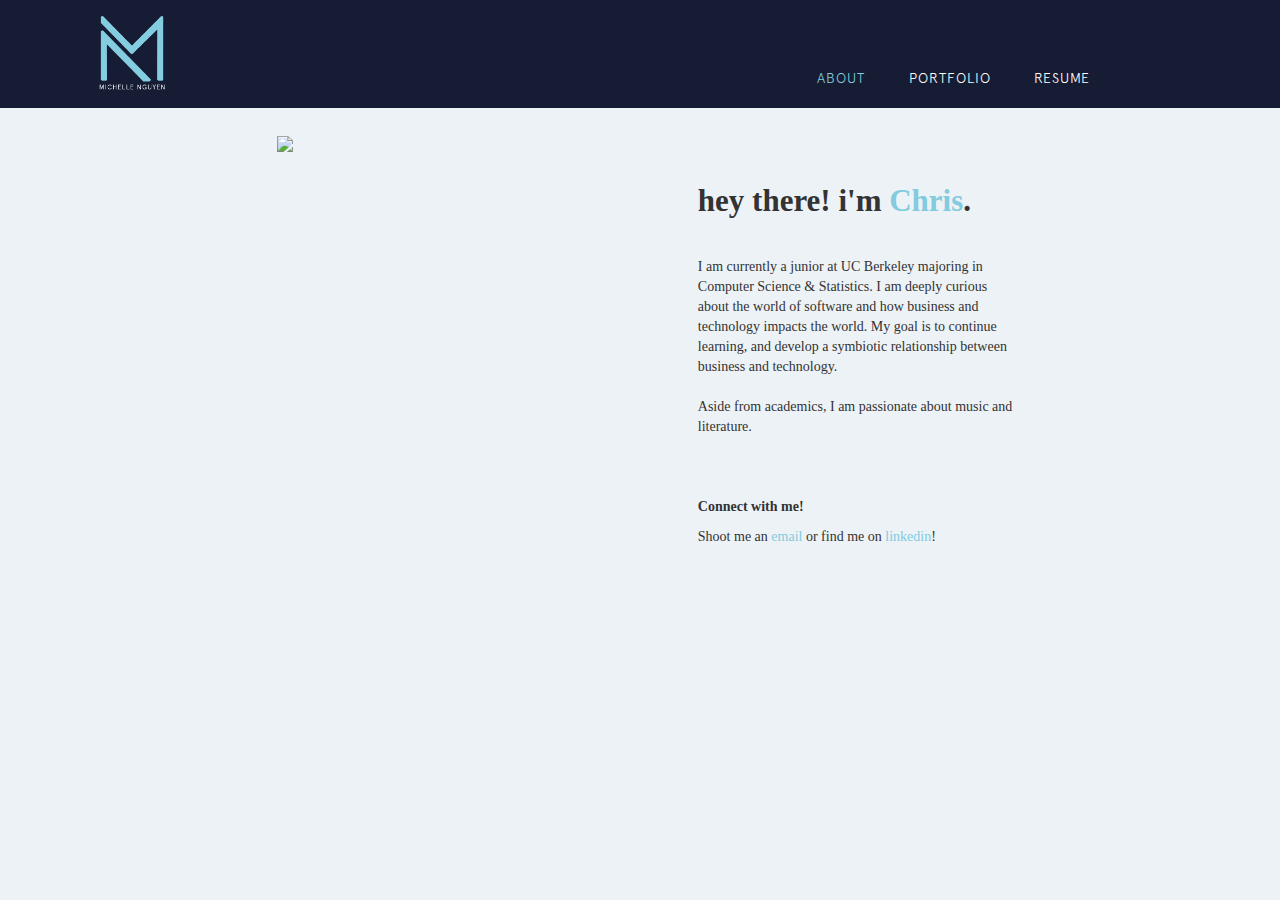
==== commit c42a6a76: "edits" ====
--- a/index.html
+++ b/index.html
@@ -1,7 +1,7 @@
 <!DOCTYPE html>
 <html>
 <head>
-  <title> Michelle Nguyen </title>
+  <title> Chris Wang </title>
 
   <link rel="stylesheet" href="https://maxcdn.bootstrapcdn.com/bootstrap/3.3.6/css/bootstrap.min.css"/>
 
@@ -26,11 +26,11 @@
   <body>
   <div data-collapse="medium" data-animation="default" data-duration="400" role="banner" class="navbar-2 w-nav">
     <div class="container-2 w-container">
-      <a href="https://michellebnguyen.me" aria-current="page" class="w-nav-brand w--current"><img src="img/michellenguyen.png" loading="lazy" width="114" alt="" class="image-18"></a>
+      <a href="https://cziwang.github.io" aria-current="page" class="w-nav-brand w--current"><img src="img/michellenguyen.png" loading="lazy" width="114" alt="" class="image-18"></a>
       <nav role="navigation" class="w-nav-menu">
         <a href="/about" class="nav-link-5 w-nav-link" style="color:#83CBDE">ABOUT</a>
         <a href="/portfolio" class="nav-link-6 w-nav-link">PORTFOLIO</a>
-        <a href="/Michelle_Nguyen.pdf" class="nav-link-7 w-nav-link">RESUME</a>
+        <a href="/ChrisWangResume.pdf" class="nav-link-7 w-nav-link">RESUME</a>
       </nav>
       <div class="w-nav-button">
         <div class="w-icon-nav-menu"></div>
@@ -45,17 +45,17 @@
           </div>
           <div id="aboutme" class="col-sm-4 text-left" style="width:46%;">
             <div id="bio" style="font-family: Apercu-Bold;">
-              <p id="greeting" style="padding-bottom: 8%"><b>hey there! i'm <span style="color:#83CBDE"> michelle</span>.</b></p>
-              <p id="description" style="font-family: Roboto;"> I am currently a freshman at UC Berkeley majoring in Data Science. I am deeply curious about the world of UI/UX and how business and technology impacts the world. My goal is to continue learning, and develop a symbiotic relationship between business, technology, and design.</p> 
-              <p id="description"style="font-family: Roboto;">Aside from academics, I am passionate about diving into the roots of my culture and spreading the traditional practices of Kung Fu and Lion Dance.</p>
+              <p id="greeting" style="padding-bottom: 8%"><b>hey there! i'm <span style="color:#83CBDE"> Chris</span>.</b></p>
+              <p id="description" style="font-family: Roboto;"> I am currently a junior at UC Berkeley majoring in Computer Science & Statistics. I am deeply curious about the world of software and how business and technology impacts the world. My goal is to continue learning, and develop a symbiotic relationship between business and technology.</p> 
+              <p id="description"style="font-family: Roboto;">Aside from academics, I am passionate about music and literature.</p>
             </div>
             <div id="contact">
               <p><b>Connect with me! </b></p>
                 <p>
                 Shoot me an
-                <a href = "mailto:michellebnguyen@berkeley.edu?subject" style="color:#83CBDE">email</a>
+                <a href = "mailto:czwang@berkeley.edu?subject" style="color:#83CBDE">email</a>
                 or find me on
-                <a href="https://www.linkedin.com/in/michellebnguyen/" style="color:#83CBDE">linkedin</a>!
+                <a href="https://www.linkedin.com/in/chriszwang/" style="color:#83CBDE">linkedin</a>!
               </p>
               <p></p>
               <p></p>
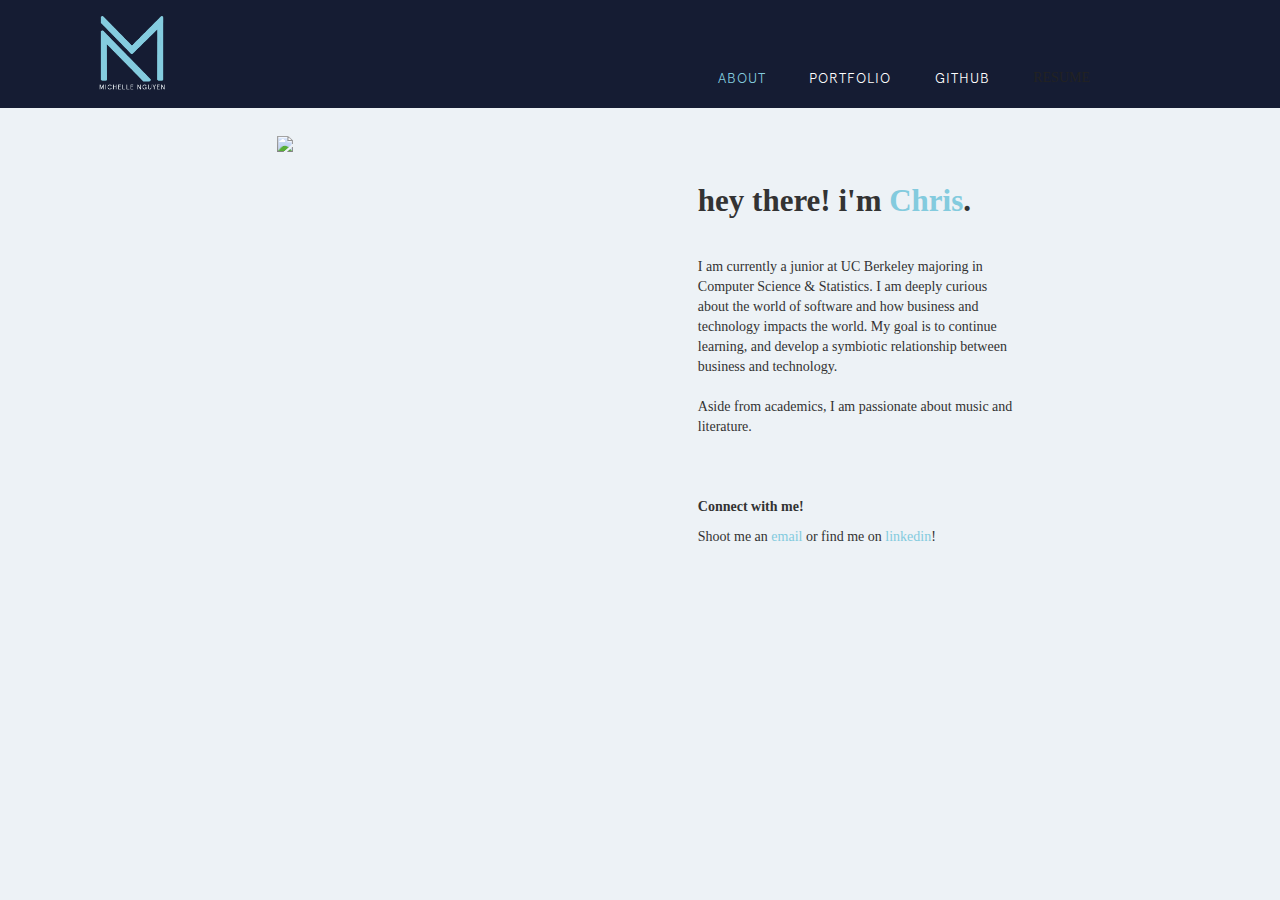
==== commit 95dcd01b: "updates" ====
--- a/index.html
+++ b/index.html
@@ -30,7 +30,8 @@
       <nav role="navigation" class="w-nav-menu">
         <a href="/about" class="nav-link-5 w-nav-link" style="color:#83CBDE">ABOUT</a>
         <a href="/portfolio" class="nav-link-6 w-nav-link">PORTFOLIO</a>
-        <a href="/ChrisWangResume.pdf" class="nav-link-7 w-nav-link">RESUME</a>
+        <a href="https://github.com/cziwang" class="nav-link-7 w-nav-link">GITHUB</a>
+        <a href="/ChrisWangResume.pdf" class="nav-link-8 w-nav-link">RESUME</a>
       </nav>
       <div class="w-nav-button">
         <div class="w-icon-nav-menu"></div>
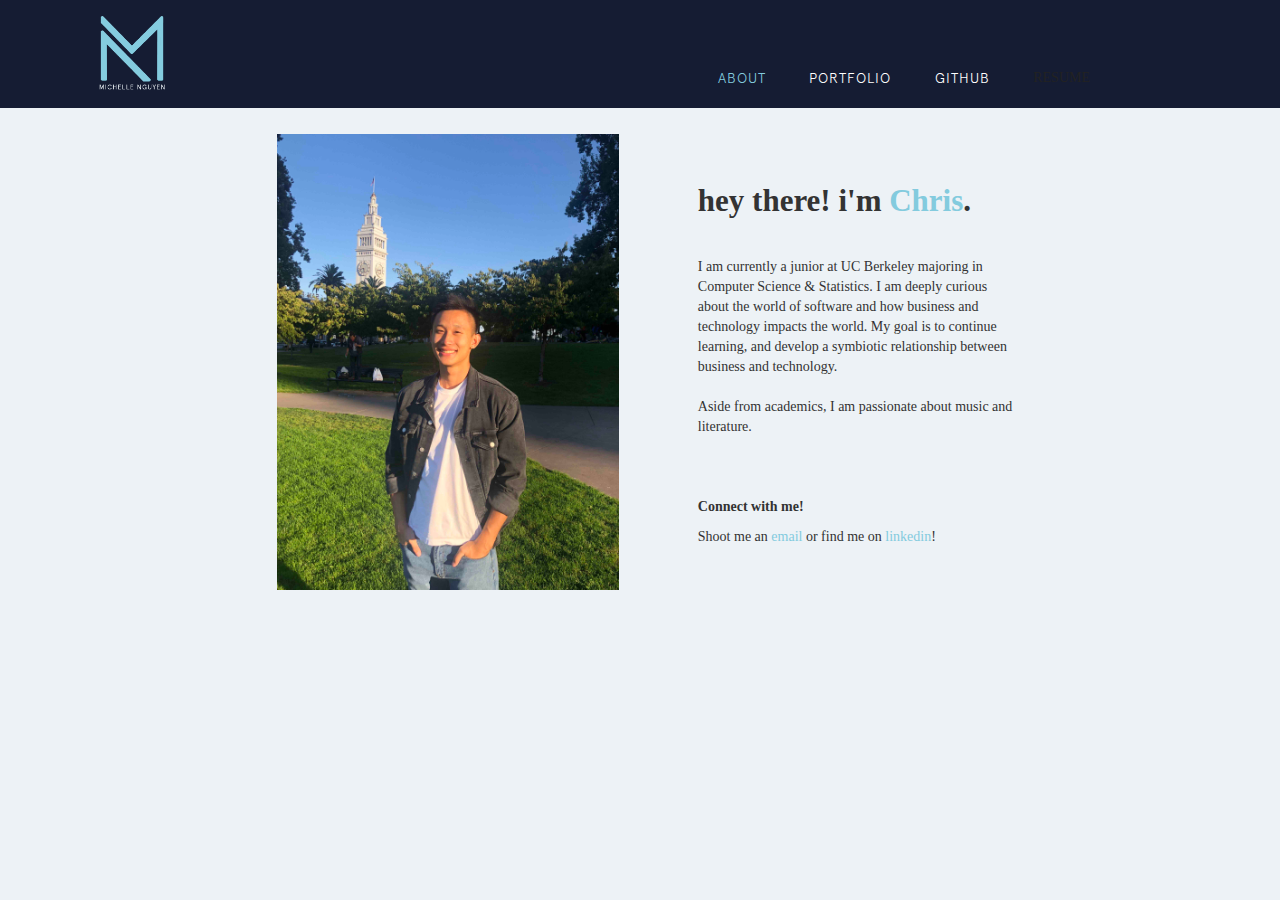
==== commit 4006a05b: "fjiew" ====
--- a/index.html
+++ b/index.html
@@ -42,7 +42,7 @@
     <!-- <section class="jumbotron"> -->
       <div class="row" id="contact_header" style="padding-top: 2%;">
         <div class="col-sm-8" style="width:43%;padding-left: 7%">
-              <img src="img/aboutpic.png" style=" margin-left: 200px; margin-right: 200px; width:75%;" class="img">
+              <img src="img/aboutpic.jpeg" style=" margin-left: 200px; margin-right: 200px; width:75%;" class="img">
           </div>
           <div id="aboutme" class="col-sm-4 text-left" style="width:46%;">
             <div id="bio" style="font-family: Apercu-Bold;">
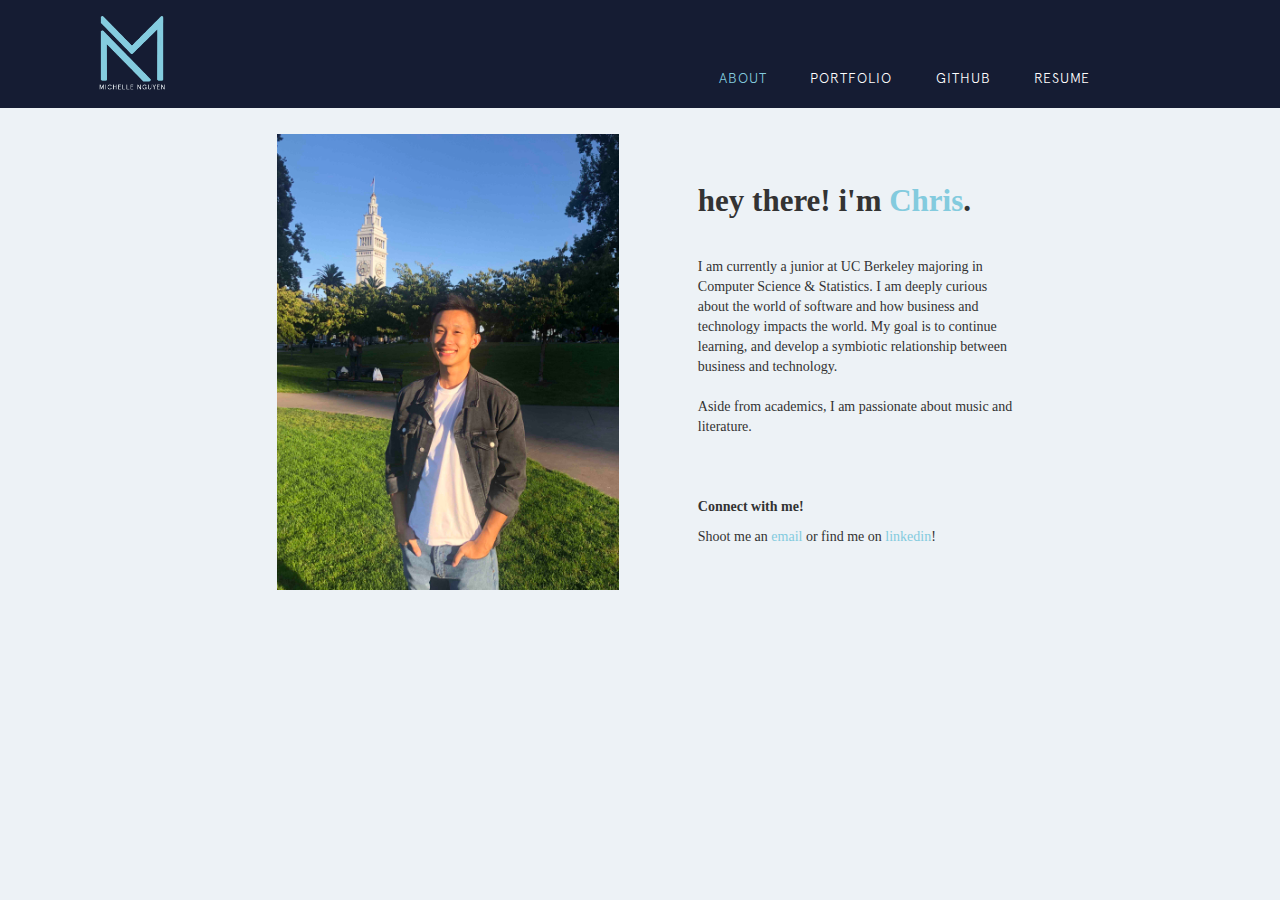
==== commit 9b9cec1d: "fjiew" ====
--- a/index.html
+++ b/index.html
@@ -31,7 +31,7 @@
         <a href="/about" class="nav-link-5 w-nav-link" style="color:#83CBDE">ABOUT</a>
         <a href="/portfolio" class="nav-link-6 w-nav-link">PORTFOLIO</a>
         <a href="https://github.com/cziwang" class="nav-link-7 w-nav-link">GITHUB</a>
-        <a href="/ChrisWangResume.pdf" class="nav-link-8 w-nav-link">RESUME</a>
+        <a href="/ChrisWangResume.pdf" class="nav-link-7 w-nav-link">RESUME</a>
       </nav>
       <div class="w-nav-button">
         <div class="w-icon-nav-menu"></div>
